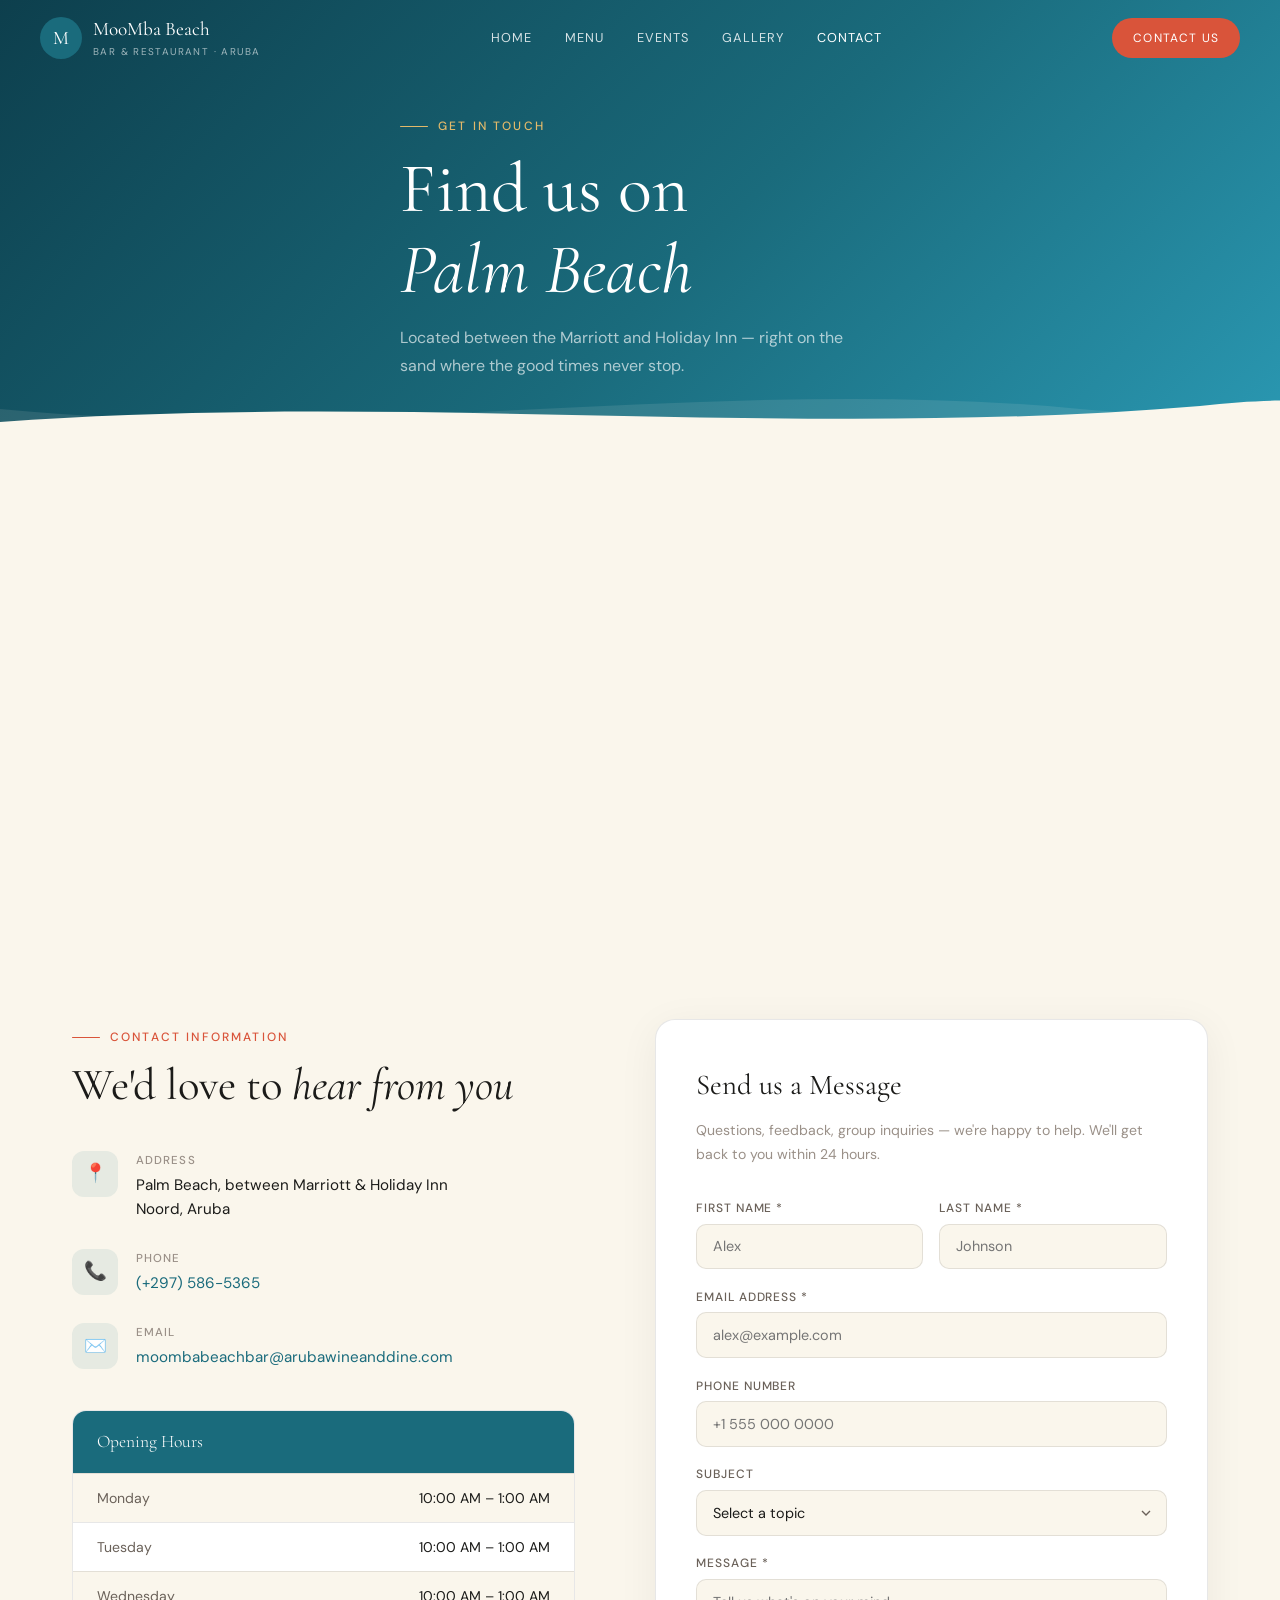
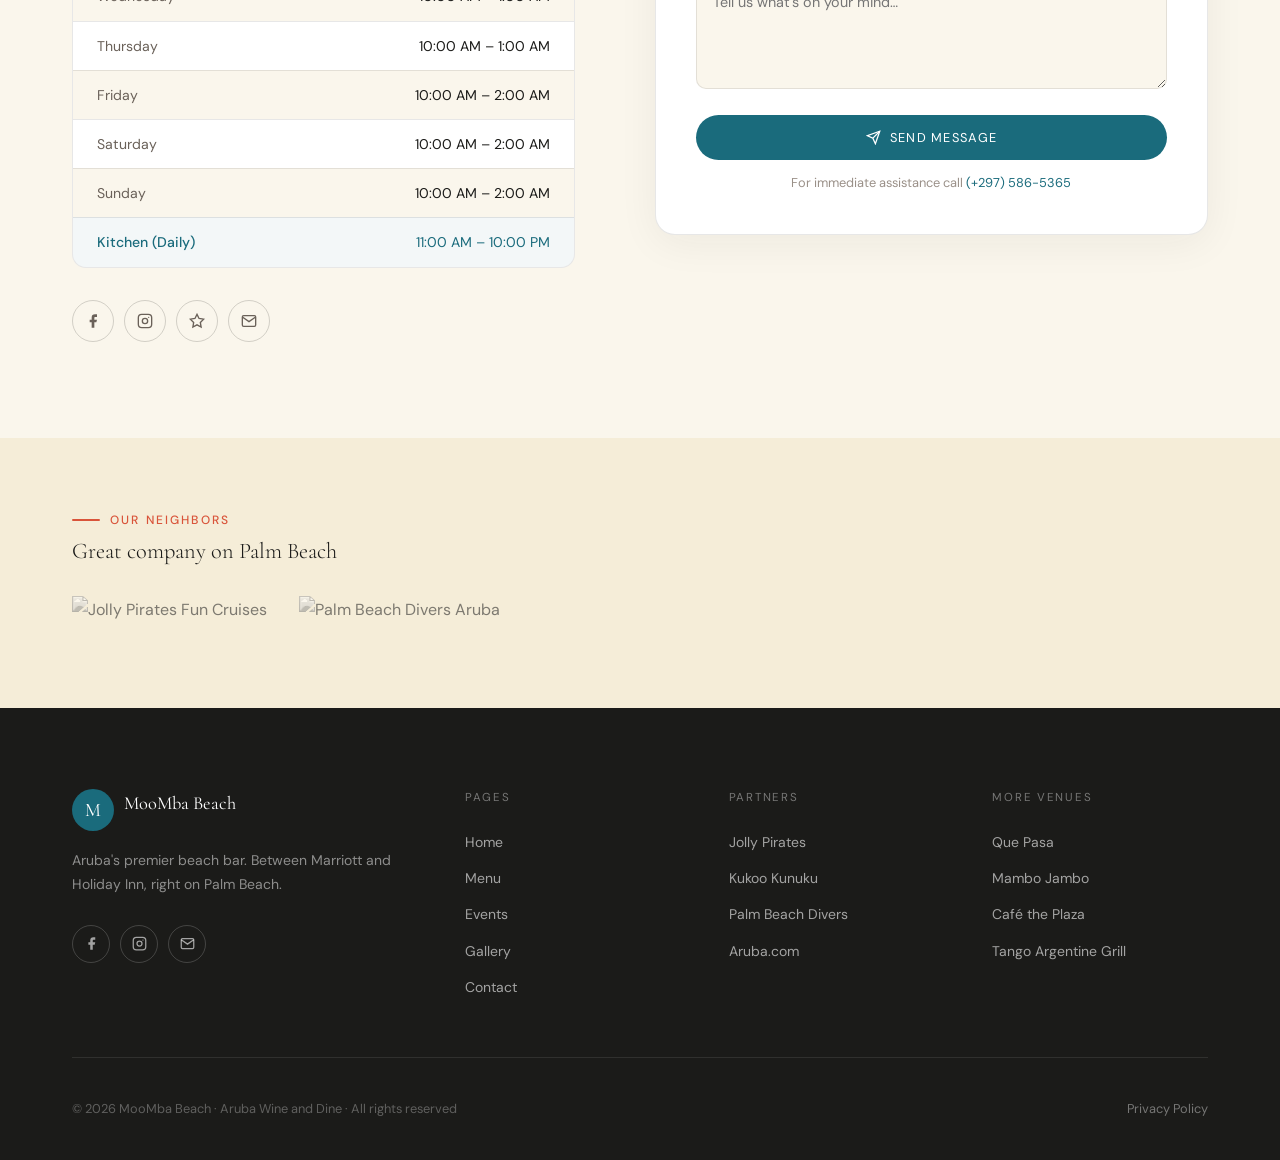
==== contact.html @ ca981fbf "first itteration test" ====
<!DOCTYPE html>
<html lang="en">
<head>
<meta charset="UTF-8">
<meta name="viewport" content="width=device-width, initial-scale=1.0">
<meta name="description" content="Contact MooMba Beach Bar & Restaurant — Palm Beach, Aruba. Find our location, opening hours, phone, and email.">
<title>Contact — MooMba Beach, Aruba</title>
<link rel="preconnect" href="https://fonts.googleapis.com">
<link rel="preconnect" href="https://fonts.gstatic.com" crossorigin>
<link href="https://fonts.googleapis.com/css2?family=Cormorant+Garamond:ital,wght@0,300;0,400;0,600;1,300;1,400&family=DM+Sans:opsz,wght@9..40,300;9..40,400;9..40,500&display=swap" rel="stylesheet">
<link rel="stylesheet" href="style.css">
<link rel="stylesheet" href="https://cdnjs.cloudflare.com/ajax/libs/leaflet/1.9.4/leaflet.min.css">
<style>
.page-hero { min-height:44vh; display:flex; align-items:flex-end; padding-bottom:4rem; position:relative; overflow:hidden; background:linear-gradient(135deg, #0D3F4D 0%, #1A6B7C 55%, #2A98B2 100%); }
.page-hero__wave { position:absolute; bottom:-1px; left:0; right:0; height:80px; z-index:1; }
.page-hero__content { position:relative; z-index:2; padding-top:calc(var(--nav-h) + 2rem); }
.page-hero__eyebrow { color:var(--gold-light); }
.page-hero__eyebrow::before { background:var(--gold-light); }

/* CONTACT LAYOUT */
.contact-section { background:var(--sand-light); padding:6rem 0; }
.contact-grid { display:grid; grid-template-columns:1fr 1.1fr; gap:5rem; align-items:start; }

/* INFO COLUMN */
.contact-info { }
.info-block { margin-top:2.5rem; display:flex; flex-direction:column; gap:1.75rem; }
.info-item { display:flex; align-items:flex-start; gap:1.1rem; }
.info-item__icon {
  width:46px; height:46px; border-radius:12px;
  background:rgba(26,107,124,0.09); display:flex; align-items:center; justify-content:center;
  flex-shrink:0; font-size:1.15rem; color:var(--ocean);
}
.info-item__label { font-size:0.72rem; letter-spacing:0.1em; text-transform:uppercase; color:var(--muted); margin-bottom:3px; font-weight:500; }
.info-item__value { font-size:0.95rem; color:var(--charcoal); line-height:1.55; }
.info-item__value a { color:var(--ocean); }
.info-item__value a:hover { text-decoration:underline; }

/* HOURS TABLE */
.hours-table { margin-top:2.5rem; border:1px solid var(--border); border-radius:14px; overflow:hidden; background:#fff; }
.hours-table__head { padding:1rem 1.5rem; background:var(--ocean); color:#fff; }
.hours-table__title { font-family:'Cormorant Garamond',serif; font-size:1.1rem; font-weight:300; }
.hours-row { display:flex; justify-content:space-between; align-items:center; padding:0.75rem 1.5rem; border-top:1px solid var(--border); font-size:0.88rem; }
.hours-row:nth-child(even) { background:var(--sand-light); }
.hours-row__day { color:var(--warm-gray); text-transform:capitalize; }
.hours-row__time { font-weight:400; color:var(--charcoal); }
.hours-row--kitchen { background:rgba(26,107,124,0.05); }
.hours-row--kitchen .hours-row__day { color:var(--ocean); font-weight:500; }
.hours-row--kitchen .hours-row__time { color:var(--ocean); }

/* SOCIALS */
.contact-socials { display:flex; gap:10px; margin-top:2rem; }
.contact-social {
  width:42px; height:42px; border-radius:50%; border:1px solid var(--border-md);
  display:flex; align-items:center; justify-content:center;
  color:var(--warm-gray); transition:all 0.25s;
}
.contact-social:hover { border-color:var(--ocean); background:var(--ocean); color:#fff; }

/* CONTACT CARD */
.contact-card {
  background:#fff; border-radius:20px; padding:2.5rem;
  border:1px solid var(--border); box-shadow:0 8px 40px rgba(28,28,26,0.06);
}
.contact-card__title { font-family:'Cormorant Garamond',serif; font-size:1.8rem; color:var(--charcoal); margin-bottom:0.5rem; }
.contact-card__sub { font-size:0.88rem; color:var(--muted); margin-bottom:2rem; }

/* FORM */
.form-row { display:grid; grid-template-columns:1fr 1fr; gap:1rem; }
.form-group { margin-bottom:1.1rem; }
.form-label { display:block; font-size:0.75rem; letter-spacing:0.08em; text-transform:uppercase; color:var(--warm-gray); margin-bottom:5px; font-weight:500; }
.form-input, .form-select, .form-textarea {
  width:100%; padding:0.8rem 1rem;
  border:1.5px solid var(--border);
  border-radius:10px;
  font-family:'DM Sans',sans-serif; font-size:0.9rem; color:var(--charcoal);
  background:var(--sand-light);
  transition:border-color 0.25s, background 0.25s;
  outline:none;
}
.form-input:focus, .form-select:focus, .form-textarea:focus { border-color:var(--ocean); background:#fff; box-shadow:0 0 0 3px rgba(26,107,124,0.08); }
.form-textarea { resize:vertical; min-height:110px; }
.form-select { appearance:none; background-image:url("data:image/svg+xml,%3Csvg xmlns='http://www.w3.org/2000/svg' width='16' height='16' viewBox='0 0 24 24' fill='none' stroke='%236A6159' stroke-width='2'%3E%3Cpolyline points='6 9 12 15 18 9'/%3E%3C/svg%3E"); background-repeat:no-repeat; background-position:right 12px center; padding-right:2.5rem; }
.form-note { font-size:0.8rem; color:var(--muted); margin-top:0.75rem; text-align:center; }
.form-note a { color:var(--ocean); }
.form-success { display:none; text-align:center; padding:2rem 1rem; }
.form-success__icon { width:60px; height:60px; border-radius:50%; background:rgba(26,107,124,0.09); display:flex; align-items:center; justify-content:center; margin:0 auto 1rem; font-size:1.5rem; }
.form-success__title { font-family:'Cormorant Garamond',serif; font-size:1.5rem; color:var(--charcoal); margin-bottom:0.5rem; }
.form-success__text { font-size:0.875rem; color:var(--muted); }

/* MAP */
.map-section { height:480px; position:relative; z-index:0; }
#map { width:100%; height:100%; }
/* Override Leaflet attribution overlap if needed */
.leaflet-control-attribution { font-size:10px !important; }

/* Map custom marker popup */
.leaflet-popup-content-wrapper { border-radius:12px !important; padding:0 !important; overflow:hidden; box-shadow:0 8px 32px rgba(28,28,26,0.15) !important; border:none !important; }
.leaflet-popup-content { margin:0 !important; }
.map-popup { padding:1.25rem 1.5rem; }
.map-popup__name { font-family:'Cormorant Garamond',serif; font-size:1.2rem; color:#1B1B19; font-weight:400; margin-bottom:4px; }
.map-popup__addr { font-size:0.82rem; color:#6A6159; margin-bottom:8px; }
.map-popup__link { font-size:0.78rem; letter-spacing:0.06em; text-transform:uppercase; color:#1A6B7C; font-weight:500; }
.leaflet-popup-tip-container { display:none; }
.leaflet-popup-close-button { color:#6A6159 !important; font-size:18px !important; top:8px !important; right:10px !important; }

/* NEIGHBORS */
.neighbors-section { background:var(--sand); padding:4rem 0; }
.neighbors-head { margin-bottom:2rem; }
.neighbors-grid { display:flex; gap:2rem; align-items:center; flex-wrap:wrap; }
.neighbor-logo {
  height:48px; filter:grayscale(1) opacity(0.55);
  transition:filter 0.3s, opacity 0.3s;
  object-fit:contain;
}
.neighbor-logo:hover { filter:none; opacity:1; }

@media(max-width:900px) { .contact-grid { grid-template-columns:1fr; gap:3rem; } }
@media(max-width:480px) { .form-row { grid-template-columns:1fr; } }
</style>
</head>
<body>

<nav class="nav__mobile" aria-label="Mobile navigation">
  <button class="nav__mobile-close" aria-label="Close menu">✕</button>
  <a class="nav__mobile-link" href="index.html">Home</a>
  <a class="nav__mobile-link" href="menu.html">Menu</a>
  <a class="nav__mobile-link" href="events.html">Events</a>
  <a class="nav__mobile-link" href="gallery.html">Gallery</a>
  <a class="nav__mobile-link" href="contact.html">Contact</a>
</nav>

<header class="nav" role="banner">
  <div class="nav__inner">
    <a href="index.html" class="nav__logo" aria-label="MooMba Beach — Home">
      <div class="nav__logo-ring" aria-hidden="true">M</div>
      <div><span class="nav__logo-text">MooMba Beach</span><span class="nav__logo-sub">Bar & Restaurant · Aruba</span></div>
    </a>
    <nav aria-label="Primary navigation">
      <div class="nav__links">
        <a class="nav__link" href="index.html">Home</a>
        <a class="nav__link" href="menu.html">Menu</a>
        <a class="nav__link" href="events.html">Events</a>
        <a class="nav__link" href="gallery.html">Gallery</a>
        <a class="nav__link active" href="contact.html">Contact</a>
      </div>
    </nav>
    <div class="nav__actions">
      <a href="contact.html" class="btn btn--primary btn--sm">Contact Us</a>
      <button class="nav__burger" aria-label="Open menu"><span class="nav__burger-line"></span><span class="nav__burger-line"></span><span class="nav__burger-line"></span></button>
    </div>
  </div>
</header>

<section class="page-hero">
  <svg class="page-hero__wave" viewBox="0 0 1440 80" preserveAspectRatio="none" aria-hidden="true">
    <path d="M0,45 C360,80 720,10 1080,45 C1260,62 1380,30 1440,40 L1440,80 L0,80 Z" fill="#FAF6EC" opacity="0.1"/>
    <path d="M0,58 C400,28 800,76 1200,42 C1360,24 1420,56 1440,58 L1440,80 L0,80 Z" fill="#FAF6EC"/>
  </svg>
  <div class="container page-hero__content">
    <div class="t-eyebrow page-hero__eyebrow reveal" style="margin-bottom:0.75rem;">Get in Touch</div>
    <h1 class="t-h1 reveal d1" style="color:#fff;">Find us on<br><em>Palm Beach</em></h1>
    <p class="reveal d2" style="color:rgba(255,255,255,0.65); max-width:480px; margin-top:0.85rem;">Located between the Marriott and Holiday Inn — right on the sand where the good times never stop.</p>
  </div>
</section>

<!-- MAP — Leaflet, properly initialized with fixed marker -->
<div class="map-section" role="region" aria-label="MooMba Beach location map">
  <div id="map"></div>
</div>

<!-- CONTACT CONTENT -->
<section class="contact-section">
  <div class="container">
    <div class="contact-grid">

      <!-- INFO -->
      <div class="contact-info reveal-left">
        <div class="t-eyebrow" style="margin-bottom:0.75rem;">Contact Information</div>
        <h2 class="t-h2">We'd love to <em>hear from you</em></h2>

        <div class="info-block">
          <div class="info-item">
            <div class="info-item__icon" aria-hidden="true">📍</div>
            <div>
              <div class="info-item__label">Address</div>
              <div class="info-item__value">Palm Beach, between Marriott &amp; Holiday Inn<br>Noord, Aruba</div>
            </div>
          </div>
          <div class="info-item">
            <div class="info-item__icon" aria-hidden="true">📞</div>
            <div>
              <div class="info-item__label">Phone</div>
              <div class="info-item__value"><a href="tel:+2975865365">(+297) 586-5365</a></div>
            </div>
          </div>
          <div class="info-item">
            <div class="info-item__icon" aria-hidden="true">✉️</div>
            <div>
              <div class="info-item__label">Email</div>
              <div class="info-item__value"><a href="mailto:moombabeachbar@arubawineanddine.com">moombabeachbar@arubawineanddine.com</a></div>
            </div>
          </div>
        </div>

        <div class="hours-table" style="margin-top:2.5rem;">
          <div class="hours-table__head">
            <div class="hours-table__title">Opening Hours</div>
          </div>
          <div class="hours-row"><span class="hours-row__day">Monday</span><span class="hours-row__time">10:00 AM – 1:00 AM</span></div>
          <div class="hours-row"><span class="hours-row__day">Tuesday</span><span class="hours-row__time">10:00 AM – 1:00 AM</span></div>
          <div class="hours-row"><span class="hours-row__day">Wednesday</span><span class="hours-row__time">10:00 AM – 1:00 AM</span></div>
          <div class="hours-row"><span class="hours-row__day">Thursday</span><span class="hours-row__time">10:00 AM – 1:00 AM</span></div>
          <div class="hours-row"><span class="hours-row__day">Friday</span><span class="hours-row__time">10:00 AM – 2:00 AM</span></div>
          <div class="hours-row"><span class="hours-row__day">Saturday</span><span class="hours-row__time">10:00 AM – 2:00 AM</span></div>
          <div class="hours-row"><span class="hours-row__day">Sunday</span><span class="hours-row__time">10:00 AM – 2:00 AM</span></div>
          <div class="hours-row hours-row--kitchen"><span class="hours-row__day">Kitchen (daily)</span><span class="hours-row__time">11:00 AM – 10:00 PM</span></div>
        </div>

        <div class="contact-socials">
          <a class="contact-social" href="https://www.facebook.com/MooMbaBeach" target="_blank" rel="noopener" aria-label="Facebook">
            <svg width="16" height="16" viewBox="0 0 24 24" fill="currentColor" aria-hidden="true"><path d="M18 2h-3a5 5 0 00-5 5v3H7v4h3v8h4v-8h3l1-4h-4V7a1 1 0 011-1h3z"/></svg>
          </a>
          <a class="contact-social" href="https://www.instagram.com/moombabeacharuba/" target="_blank" rel="noopener" aria-label="Instagram">
            <svg width="16" height="16" viewBox="0 0 24 24" fill="none" stroke="currentColor" stroke-width="2" aria-hidden="true"><rect x="2" y="2" width="20" height="20" rx="5"/><circle cx="12" cy="12" r="4"/><circle cx="17.5" cy="6.5" r="1" fill="currentColor" stroke="none"/></svg>
          </a>
          <a class="contact-social" href="https://www.tripadvisor.com/Restaurant_Review-g488162-d736893-Reviews-Moomba_Beach_Bar_Restaurant-Noord_Aruba.html" target="_blank" rel="noopener" aria-label="TripAdvisor">
            <svg width="16" height="16" viewBox="0 0 24 24" fill="none" stroke="currentColor" stroke-width="2" aria-hidden="true"><polygon points="12 2 15.09 8.26 22 9.27 17 14.14 18.18 21.02 12 17.77 5.82 21.02 7 14.14 2 9.27 8.91 8.26 12 2"/></svg>
          </a>
          <a class="contact-social" href="mailto:moombabeach@arubawineanddine.com" aria-label="Email">
            <svg width="16" height="16" viewBox="0 0 24 24" fill="none" stroke="currentColor" stroke-width="2" aria-hidden="true"><path d="M4 4h16c1.1 0 2 .9 2 2v12c0 1.1-.9 2-2 2H4c-1.1 0-2-.9-2-2V6c0-1.1.9-2 2-2z"/><polyline points="22,6 12,13 2,6"/></svg>
          </a>
        </div>
      </div>

      <!-- CONTACT FORM -->
      <div class="reveal-right">
        <div class="contact-card">
          <div class="contact-card__title">Send us a Message</div>
          <p class="contact-card__sub">Questions, feedback, group inquiries — we're happy to help. We'll get back to you within 24 hours.</p>

          <div class="form-success" id="form-success" role="status" aria-live="polite">
            <div class="form-success__icon" aria-hidden="true">✓</div>
            <div class="form-success__title">Message sent!</div>
            <p class="form-success__text">Thanks for reaching out. We'll be in touch soon. See you at the beach!</p>
            <a href="index.html" class="btn btn--ocean" style="margin-top:1.5rem;">Back to Home</a>
          </div>

          <form id="contact-form" novalidate onsubmit="handleSubmit(event)">
            <div class="form-row">
              <div class="form-group">
                <label class="form-label" for="first_name">First Name *</label>
                <input class="form-input" type="text" id="first_name" name="first_name" required autocomplete="given-name" placeholder="Alex">
              </div>
              <div class="form-group">
                <label class="form-label" for="last_name">Last Name *</label>
                <input class="form-input" type="text" id="last_name" name="last_name" required autocomplete="family-name" placeholder="Johnson">
              </div>
            </div>
            <div class="form-group">
              <label class="form-label" for="email">Email Address *</label>
              <input class="form-input" type="email" id="email" name="email" required autocomplete="email" placeholder="alex@example.com">
            </div>
            <div class="form-group">
              <label class="form-label" for="phone">Phone Number</label>
              <input class="form-input" type="tel" id="phone" name="phone" autocomplete="tel" placeholder="+1 555 000 0000">
            </div>
            <div class="form-group">
              <label class="form-label" for="subject">Subject</label>
              <select class="form-select" id="subject" name="subject">
                <option value="">Select a topic</option>
                <option>General Enquiry</option>
                <option>Group Visit</option>
                <option>Private Event</option>
                <option>Feedback</option>
                <option>Media & Press</option>
                <option>Partnership</option>
                <option>Other</option>
              </select>
            </div>
            <div class="form-group">
              <label class="form-label" for="message">Message *</label>
              <textarea class="form-textarea" id="message" name="message" required placeholder="Tell us what's on your mind…"></textarea>
            </div>
            <button type="submit" class="btn btn--ocean" style="width:100%; justify-content:center;">
              <svg viewBox="0 0 24 24" fill="none" stroke="currentColor" stroke-width="2" width="16" height="16" aria-hidden="true"><line x1="22" y1="2" x2="11" y2="13"/><polygon points="22 2 15 22 11 13 2 9 22 2"/></svg>
              Send Message
            </button>
            <p class="form-note">
              For immediate assistance call <a href="tel:+2975865365">(+297) 586-5365</a>
            </p>
          </form>
        </div>
      </div>

    </div>
  </div>
</section>

<!-- NEIGHBORS -->
<div class="neighbors-section">
  <div class="container">
    <div class="neighbors-head">
      <div class="t-eyebrow" style="margin-bottom:0.5rem;">Our Neighbors</div>
      <h3 style="font-family:'Cormorant Garamond',serif; font-size:1.4rem; font-weight:300;">Great company on Palm Beach</h3>
    </div>
    <div class="neighbors-grid">
      <a href="https://www.jolly-pirates.com/" target="_blank" rel="noopener" aria-label="Jolly Pirates">
        <img class="neighbor-logo" src="https://www.moombabeach.com/storage/app/resources/resize/220_0_0_0_auto/img_1136216e79321dd900b8b9daa93aa735.png" alt="Jolly Pirates Fun Cruises" loading="lazy">
      </a>
      <a href="https://www.palmbeachdiversaruba.com/" target="_blank" rel="noopener" aria-label="Palm Beach Divers">
        <img class="neighbor-logo" src="https://www.moombabeach.com/storage/app/resources/resize/220_0_0_0_auto/img_b2e62b40aaf254400497e641271489b9.png" alt="Palm Beach Divers Aruba" loading="lazy">
      </a>
    </div>
  </div>
</div>

<!-- FOOTER -->
<footer class="footer">
  <div class="container">
    <div class="footer__grid">
      <div><div class="footer__logo-wrap"><div class="footer__logo-ring" aria-hidden="true">M</div><span class="footer__brand-name">MooMba Beach</span></div><p class="footer__brand-desc">Aruba's premier beach bar. Between Marriott and Holiday Inn, right on Palm Beach.</p><div class="footer__socials"><a class="footer__social" href="https://www.facebook.com/MooMbaBeach" target="_blank" rel="noopener" aria-label="Facebook"><svg width="15" height="15" viewBox="0 0 24 24" fill="currentColor"><path d="M18 2h-3a5 5 0 00-5 5v3H7v4h3v8h4v-8h3l1-4h-4V7a1 1 0 011-1h3z"/></svg></a><a class="footer__social" href="https://www.instagram.com/moombabeacharuba/" target="_blank" rel="noopener" aria-label="Instagram"><svg width="15" height="15" viewBox="0 0 24 24" fill="none" stroke="currentColor" stroke-width="2"><rect x="2" y="2" width="20" height="20" rx="5"/><circle cx="12" cy="12" r="4"/><circle cx="17.5" cy="6.5" r="1" fill="currentColor" stroke="none"/></svg></a><a class="footer__social" href="mailto:moombabeach@arubawineanddine.com" aria-label="Email"><svg width="15" height="15" viewBox="0 0 24 24" fill="none" stroke="currentColor" stroke-width="2"><path d="M4 4h16c1.1 0 2 .9 2 2v12c0 1.1-.9 2-2 2H4c-1.1 0-2-.9-2-2V6c0-1.1.9-2 2-2z"/><polyline points="22,6 12,13 2,6"/></svg></a></div></div>
      <div><div class="footer__col-head">Pages</div><ul class="footer__links"><li><a href="index.html">Home</a></li><li><a href="menu.html">Menu</a></li><li><a href="events.html">Events</a></li><li><a href="gallery.html">Gallery</a></li><li><a href="contact.html">Contact</a></li></ul></div>
      <div><div class="footer__col-head">Partners</div><ul class="footer__links"><li><a href="https://www.jolly-pirates.com" target="_blank" rel="noopener">Jolly Pirates</a></li><li><a href="https://www.kukookunuku.com" target="_blank" rel="noopener">Kukoo Kunuku</a></li><li><a href="https://www.palmbeachdiversaruba.com" target="_blank" rel="noopener">Palm Beach Divers</a></li><li><a href="https://www.aruba.com" target="_blank" rel="noopener">Aruba.com</a></li></ul></div>
      <div><div class="footer__col-head">More Venues</div><ul class="footer__links"><li><a href="https://www.quepasaaruba.com" target="_blank" rel="noopener">Que Pasa</a></li><li><a href="https://www.mambo-jambo.com" target="_blank" rel="noopener">Mambo Jambo</a></li><li><a href="https://www.cafetheplaza.com" target="_blank" rel="noopener">Café the Plaza</a></li><li><a href="https://www.tangoaruba.com" target="_blank" rel="noopener">Tango Argentine Grill</a></li></ul></div>
    </div>
    <div class="footer__bottom"><span>© 2026 MooMba Beach · Aruba Wine and Dine · All rights reserved</span><div style="display:flex;gap:1.5rem;"><a href="#">Privacy Policy</a></div></div>
  </div>
</footer>

<script src="https://cdnjs.cloudflare.com/ajax/libs/leaflet/1.9.4/leaflet.min.js"></script>
<script src="main.js"></script>
<script>
/* ── LEAFLET MAP — FIXED MARKER ──
   Key: use setView() with exact coords, and marker with exact same coords.
   The previous bug was using fitBounds() which recenters based on padding,
   causing visual mismatch. We use setView() directly with zoom level.
   Also: icon uses iconAnchor: [12, 41] to pin tip of marker to coords.
*/
(function initMap() {
  const LAT = 12.577453;
  const LNG = -70.044777;
  const ZOOM = 17;

  /* Custom marker icon */
  const markerIcon = L.divIcon({
    className: '',
    html: `<svg width="36" height="48" viewBox="0 0 36 48" xmlns="http://www.w3.org/2000/svg">
      <path d="M18 0C8.059 0 0 8.059 0 18c0 13.5 18 30 18 30s18-16.5 18-30C36 8.059 27.941 0 18 0z"
            fill="#D9543A" stroke="#B83D26" stroke-width="1.5"/>
      <circle cx="18" cy="18" r="8" fill="white" opacity="0.95"/>
      <text x="18" y="23" text-anchor="middle" font-family="Cormorant Garamond, serif"
            font-size="12" font-weight="600" fill="#D9543A">M</text>
    </svg>`,
    iconSize: [36, 48],
    iconAnchor: [18, 48],  /* bottom-center of the pin tip */
    popupAnchor: [0, -52]  /* popup appears above marker */
  });

  /* Init map */
  const map = L.map('map', {
    scrollWheelZoom: false,
    dragging: true,
    touchZoom: true,
    zoomControl: true,
    attributionControl: true
  }).setView([LAT, LNG], ZOOM);

  /* Tile layer */
  L.tileLayer('https://{s}.tile.openstreetmap.org/{z}/{x}/{y}.png', {
    attribution: '© <a href="https://www.openstreetmap.org/copyright">OpenStreetMap</a> contributors',
    maxZoom: 19
  }).addTo(map);

  /* Marker — placed at exact same coords as setView */
  const marker = L.marker([LAT, LNG], { icon: markerIcon }).addTo(map);

  /* Popup with styled content */
  const popupContent = `
    <div class="map-popup">
      <div class="map-popup__name">MooMba Beach Bar &amp; Restaurant</div>
      <div class="map-popup__addr">Palm Beach, between Marriott &amp; Holiday Inn<br>Noord, Aruba</div>
      <a class="map-popup__link" href="https://maps.google.com/?q=12.577453,-70.044777" target="_blank" rel="noopener">
        Open in Google Maps →
      </a>
    </div>`;

  marker.bindPopup(popupContent, {
    closeButton: true,
    minWidth: 220,
    maxWidth: 280
  });

  /* Open popup by default */
  marker.openPopup();

  /* Re-open popup if closed and marker clicked */
  marker.on('click', function() { this.openPopup(); });

  /* Enable scroll wheel zoom only when map is focused */
  map.on('focus', () => map.scrollWheelZoom.enable());
  map.on('blur',  () => map.scrollWheelZoom.disable());
})();

/* ── FORM SUBMIT ── */
function handleSubmit(e) {
  e.preventDefault();
  document.getElementById('contact-form').style.display = 'none';
  document.getElementById('form-success').style.display = 'block';
}
</script>
</body>
</html>
---- style.css ----
/* ═══════════════════════════════════════════════════
   MOOMBA BEACH — Design System
   ═══════════════════════════════════════════════════ */

/* ── TOKENS ── */
:root {
  --sand:        #F5EDD8;
  --sand-light:  #FAF6EC;
  --sand-dark:   #EDE0C4;
  --ocean:       #1A6B7C;
  --ocean-deep:  #0D3F4D;
  --ocean-mid:   #2888A0;
  --ocean-light: #A8D4DC;
  --coral:       #D9543A;
  --coral-light: #E87A62;
  --gold:        #C4913E;
  --gold-light:  #E2B96A;
  --charcoal:    #1B1B19;
  --ink:         #2E2D2A;
  --warm-gray:   #6A6159;
  --muted:       #9A9088;
  --border:      rgba(28,28,26,0.1);
  --border-md:   rgba(28,28,26,0.18);
  --nav-h:       76px;
  --ease:        cubic-bezier(0.4, 0, 0.2, 1);
  --ease-out:    cubic-bezier(0, 0, 0.2, 1);
}

/* ── RESET ── */
*, *::before, *::after { box-sizing: border-box; margin: 0; padding: 0; }
html { scroll-behavior: smooth; font-size: 16px; -webkit-text-size-adjust: 100%; }
body { font-family: 'DM Sans', sans-serif; background: var(--sand-light); color: var(--charcoal); line-height: 1.72; overflow-x: hidden; }
h1,h2,h3,h4,h5 { font-family: 'Cormorant Garamond', serif; font-weight: 400; line-height: 1.15; }
img { display: block; max-width: 100%; height: auto; }
a { color: inherit; text-decoration: none; }
button { font-family: inherit; cursor: pointer; }
ul { list-style: none; }

/* ── TYPOGRAPHY SCALE ── */
.t-eyebrow {
  display: inline-flex;
  align-items: center;
  gap: 10px;
  font-size: 0.75rem;
  letter-spacing: 0.18em;
  text-transform: uppercase;
  color: var(--coral);
  font-family: 'DM Sans', sans-serif;
  font-weight: 500;
}
.t-eyebrow::before {
  content: '';
  display: block;
  width: 28px;
  height: 1.5px;
  background: currentColor;
  border-radius: 1px;
  flex-shrink: 0;
}
.t-h1 { font-size: clamp(2.8rem, 5.5vw, 5.5rem); }
.t-h2 { font-size: clamp(2rem, 3.5vw, 3.2rem); }
.t-h3 { font-size: clamp(1.4rem, 2.5vw, 1.9rem); }
.t-body { font-size: 1rem; color: var(--warm-gray); line-height: 1.75; }
.t-small { font-size: 0.85rem; color: var(--muted); }
.t-label { font-size: 0.78rem; letter-spacing: 0.08em; text-transform: uppercase; font-weight: 500; }

/* ── LAYOUT ── */
.container { max-width: 1200px; margin: 0 auto; padding: 0 2rem; }
.container--wide { max-width: 1440px; margin: 0 auto; padding: 0 2rem; }
.container--narrow { max-width: 820px; margin: 0 auto; padding: 0 2rem; }
.section { padding: 7rem 0; }
.section--sm { padding: 4rem 0; }

/* ── GRID ── */
.grid-2 { display: grid; grid-template-columns: 1fr 1fr; gap: 3rem; align-items: center; }
.grid-3 { display: grid; grid-template-columns: repeat(3, 1fr); gap: 2rem; }
.grid-4 { display: grid; grid-template-columns: repeat(4, 1fr); gap: 1.5rem; }
.grid-auto { display: grid; grid-template-columns: repeat(auto-fill, minmax(300px, 1fr)); gap: 2rem; }

/* ── BUTTONS ── */
.btn {
  display: inline-flex;
  align-items: center;
  gap: 9px;
  padding: 0.88rem 2rem;
  border-radius: 100px;
  font-size: 0.8rem;
  letter-spacing: 0.1em;
  text-transform: uppercase;
  font-weight: 400;
  transition: all 0.3s var(--ease);
  border: none;
  white-space: nowrap;
}
.btn svg { width: 15px; height: 15px; flex-shrink: 0; }
.btn--primary { background: var(--coral); color: #fff; }
.btn--primary:hover { background: var(--coral-light); transform: translateY(-2px); box-shadow: 0 10px 28px rgba(217,84,58,0.32); }
.btn--ocean { background: var(--ocean); color: #fff; }
.btn--ocean:hover { background: var(--ocean-mid); transform: translateY(-2px); box-shadow: 0 10px 28px rgba(26,107,124,0.32); }
.btn--ghost { background: transparent; color: var(--ocean); border: 1.5px solid var(--ocean); }
.btn--ghost:hover { background: var(--ocean); color: #fff; }
.btn--outline-light { background: transparent; color: #fff; border: 1.5px solid rgba(255,255,255,0.45); }
.btn--outline-light:hover { border-color: #fff; background: rgba(255,255,255,0.1); }
.btn--outline-dark { background: transparent; color: var(--charcoal); border: 1.5px solid var(--border-md); }
.btn--outline-dark:hover { border-color: var(--charcoal); background: var(--charcoal); color: #fff; }
.btn--sm { padding: 0.6rem 1.3rem; font-size: 0.75rem; }
.btn--lg { padding: 1.1rem 2.6rem; font-size: 0.85rem; }

/* ── NAVIGATION ── */
.nav {
  position: fixed;
  inset: 0 0 auto;
  z-index: 900;
  height: var(--nav-h);
  display: flex;
  align-items: center;
  padding: 0 2.5rem;
  transition: background 0.4s var(--ease), box-shadow 0.4s var(--ease), backdrop-filter 0.4s var(--ease);
}
.nav--scrolled {
  background: rgba(250, 246, 236, 0.95);
  backdrop-filter: blur(16px);
  -webkit-backdrop-filter: blur(16px);
  box-shadow: 0 1px 0 var(--border);
}
.nav--dark { background: rgba(13,63,77,0.92); backdrop-filter: blur(16px); -webkit-backdrop-filter: blur(16px); }
.nav__inner { display: flex; align-items: center; justify-content: space-between; width: 100%; max-width: 1400px; margin: 0 auto; }

.nav__logo { display: flex; align-items: center; gap: 11px; }
.nav__logo-ring {
  width: 42px; height: 42px;
  border-radius: 50%;
  background: var(--ocean);
  display: flex; align-items: center; justify-content: center;
  font-family: 'Cormorant Garamond', serif;
  font-size: 19px; color: #fff; flex-shrink: 0;
  transition: background 0.3s;
}
.nav--scrolled .nav__logo-ring { background: var(--ocean); }
.nav__logo-text { font-family: 'Cormorant Garamond', serif; font-size: 1.2rem; color: #fff; transition: color 0.3s; line-height: 1.15; }
.nav__logo-sub { display: block; font-family: 'DM Sans', sans-serif; font-size: 0.62rem; letter-spacing: 0.14em; text-transform: uppercase; color: rgba(255,255,255,0.6); transition: color 0.3s; }
.nav--scrolled .nav__logo-text { color: var(--charcoal); }
.nav--scrolled .nav__logo-sub { color: var(--muted); }

.nav__links { display: flex; align-items: center; gap: 0.25rem; }
.nav__link {
  padding: 0.5rem 0.9rem;
  font-size: 0.8rem;
  letter-spacing: 0.08em;
  text-transform: uppercase;
  color: rgba(255,255,255,0.82);
  border-radius: 100px;
  transition: color 0.25s, background 0.25s;
  font-weight: 400;
}
.nav__link:hover { color: #fff; background: rgba(255,255,255,0.1); }
.nav__link.active { color: #fff; }
.nav--scrolled .nav__link { color: var(--warm-gray); }
.nav--scrolled .nav__link:hover { color: var(--charcoal); background: var(--sand); }
.nav--scrolled .nav__link.active { color: var(--ocean); }

.nav__actions { display: flex; align-items: center; gap: 1rem; }
.nav__burger {
  display: none;
  flex-direction: column; gap: 5px;
  background: none; border: none; padding: 8px;
}
.nav__burger-line {
  display: block; width: 24px; height: 1.5px;
  background: #fff; border-radius: 1px;
  transition: background 0.3s, transform 0.3s, opacity 0.3s;
}
.nav--scrolled .nav__burger-line { background: var(--charcoal); }

/* Mobile overlay */
.nav__mobile {
  display: none;
  position: fixed; inset: 0;
  background: var(--sand-light);
  z-index: 950;
  flex-direction: column; align-items: center; justify-content: center;
  gap: 0.25rem;
  opacity: 0;
  pointer-events: none;
  transition: opacity 0.35s var(--ease);
}
.nav__mobile.is-open { display: flex; opacity: 1; pointer-events: auto; }
.nav__mobile-link {
  font-family: 'Cormorant Garamond', serif;
  font-size: clamp(2rem, 6vw, 3rem);
  color: var(--charcoal);
  padding: 0.3rem 1rem;
  transition: color 0.2s;
}
.nav__mobile-link:hover { color: var(--coral); }
.nav__mobile-close {
  position: absolute; top: 1.5rem; right: 1.5rem;
  background: none; border: 1px solid var(--border-md);
  width: 44px; height: 44px; border-radius: 50%;
  font-size: 1.25rem; display: flex; align-items: center; justify-content: center;
  color: var(--charcoal); cursor: pointer;
  transition: background 0.2s;
}
.nav__mobile-close:hover { background: var(--sand-dark); }
.nav__mobile-sub { margin-top: 2rem; display: flex; gap: 1.5rem; }
.nav__mobile-sub a { font-size: 0.78rem; letter-spacing: 0.1em; text-transform: uppercase; color: var(--muted); transition: color 0.2s; }
.nav__mobile-sub a:hover { color: var(--charcoal); }

/* ── PAGE HERO (inner pages) ── */
.page-hero {
  min-height: 52vh;
  display: flex; align-items: flex-end;
  padding-bottom: 4rem;
  position: relative;
  overflow: hidden;
}
.page-hero--ocean { background: linear-gradient(135deg, var(--ocean-deep) 0%, var(--ocean) 60%, #2A98B2 100%); }
.page-hero--charcoal { background: var(--charcoal); }
.page-hero--sand { background: var(--sand); }
.page-hero__content { position: relative; z-index: 2; }
.page-hero__title { color: #fff; margin-top: 1rem; }
.page-hero__desc { color: rgba(255,255,255,0.72); max-width: 560px; margin-top: 1rem; font-size: 1.05rem; }
.page-hero__wave {
  position: absolute; bottom: -1px; left: 0; right: 0;
  height: 80px; z-index: 1; pointer-events: none;
}

/* ── CARDS ── */
.card {
  background: #fff;
  border-radius: 18px;
  border: 1px solid var(--border);
  overflow: hidden;
  transition: transform 0.3s var(--ease), box-shadow 0.3s var(--ease);
}
.card:hover { transform: translateY(-5px); box-shadow: 0 20px 48px rgba(28,28,26,0.09); }
.card__img { width: 100%; height: 220px; object-fit: cover; }
.card__body { padding: 1.6rem; }
.card__tag {
  display: inline-flex; align-items: center; gap: 6px;
  background: var(--sand); color: var(--coral);
  padding: 0.3rem 0.85rem; border-radius: 100px;
  font-size: 0.75rem; font-weight: 500; letter-spacing: 0.04em;
  margin-bottom: 0.75rem;
}
.card__title { font-family: 'Cormorant Garamond', serif; font-size: 1.3rem; color: var(--charcoal); line-height: 1.3; margin-bottom: 0.6rem; }
.card__text { font-size: 0.875rem; color: var(--warm-gray); line-height: 1.7; }
.card__footer { display: flex; align-items: center; justify-content: space-between; margin-top: 1.25rem; padding-top: 1rem; border-top: 1px solid var(--border); }
.card__more { font-size: 0.78rem; letter-spacing: 0.08em; text-transform: uppercase; color: var(--ocean); display: flex; align-items: center; gap: 5px; transition: gap 0.2s; font-weight: 500; }
.card__more:hover { gap: 9px; }

/* ── FOOTER ── */
.footer {
  background: var(--charcoal);
  color: #fff;
  padding: 5rem 0 2.5rem;
}
.footer__grid {
  display: grid;
  grid-template-columns: 1.6fr 1fr 1fr 1fr;
  gap: 3rem;
  padding-bottom: 3.5rem;
  border-bottom: 1px solid rgba(255,255,255,0.09);
}
.footer__brand-name { font-family: 'Cormorant Garamond', serif; font-size: 1.15rem; margin-bottom: 0.75rem; }
.footer__brand-desc { font-size: 0.875rem; color: rgba(255,255,255,0.5); line-height: 1.75; margin-bottom: 1.75rem; }
.footer__socials { display: flex; gap: 10px; }
.footer__social {
  width: 38px; height: 38px;
  border: 1px solid rgba(255,255,255,0.18);
  border-radius: 50%; display: flex; align-items: center; justify-content: center;
  color: rgba(255,255,255,0.6);
  transition: all 0.25s;
}
.footer__social:hover { border-color: var(--ocean); background: var(--ocean); color: #fff; }
.footer__col-head { font-size: 0.72rem; letter-spacing: 0.15em; text-transform: uppercase; color: rgba(255,255,255,0.4); margin-bottom: 1.25rem; }
.footer__links { display: flex; flex-direction: column; gap: 0.55rem; }
.footer__links a { font-size: 0.875rem; color: rgba(255,255,255,0.6); transition: color 0.2s; }
.footer__links a:hover { color: #fff; }
.footer__bottom { display: flex; align-items: center; justify-content: space-between; padding-top: 2.5rem; font-size: 0.8rem; color: rgba(255,255,255,0.3); flex-wrap: wrap; gap: 1rem; }
.footer__bottom a { color: rgba(255,255,255,0.4); }
.footer__bottom a:hover { color: #fff; }
.footer__logo-wrap { display: flex; align-items: center; gap: 10px; margin-bottom: 1rem; }
.footer__logo-ring {
  width: 42px; height: 42px; border-radius: 50%;
  background: var(--ocean); display: flex; align-items: center; justify-content: center;
  font-family: 'Cormorant Garamond', serif; font-size: 19px; color: #fff;
}

/* ── REVEAL ANIMATIONS ── */
.reveal { opacity: 0; transform: translateY(28px); transition: opacity 0.7s var(--ease-out), transform 0.7s var(--ease-out); }
.reveal.in { opacity: 1; transform: none; }
.reveal-up { opacity: 0; transform: translateY(20px); transition: opacity 0.55s var(--ease-out), transform 0.55s var(--ease-out); }
.reveal-up.in { opacity: 1; transform: none; }
.reveal-left { opacity: 0; transform: translateX(-28px); transition: opacity 0.65s var(--ease-out), transform 0.65s var(--ease-out); }
.reveal-left.in { opacity: 1; transform: none; }
.reveal-right { opacity: 0; transform: translateX(28px); transition: opacity 0.65s var(--ease-out), transform 0.65s var(--ease-out); }
.reveal-right.in { opacity: 1; transform: none; }
.d1 { transition-delay: 0.1s; } .d2 { transition-delay: 0.2s; } .d3 { transition-delay: 0.3s; } .d4 { transition-delay: 0.4s; }

/* ── STICKY BOOK ── */
.sticky-book { position: fixed; bottom: 2rem; right: 2rem; z-index: 800; transform: translateY(16px); opacity: 0; pointer-events: none; transition: all 0.35s var(--ease); }
.sticky-book.show { transform: none; opacity: 1; pointer-events: auto; }

/* ── FLOATING SOCIAL ── */
.float-social { position: fixed; left: 1.75rem; top: 50%; transform: translateY(-50%); z-index: 700; display: flex; flex-direction: column; gap: 9px; opacity: 0; transition: opacity 0.4s; }
.float-social.show { opacity: 1; }
.float-social__btn {
  width: 38px; height: 38px; border-radius: 50%;
  background: #fff; display: flex; align-items: center; justify-content: center;
  color: var(--charcoal); box-shadow: 0 2px 12px rgba(28,28,26,0.12);
  transition: transform 0.25s, box-shadow 0.25s, color 0.25s;
}
.float-social__btn:hover { transform: translateX(4px); box-shadow: 0 4px 20px rgba(28,28,26,0.18); color: var(--ocean); }

/* ── HOURS STRIP ── */
.hours-strip {
  background: var(--ocean-deep);
  padding: 2rem 2.5rem;
}
.hours-strip__inner { max-width: 1200px; margin: 0 auto; display: flex; align-items: center; justify-content: space-between; gap: 2rem; flex-wrap: wrap; }
.hours-strip__group { }
.hours-strip__label { font-size: 0.7rem; letter-spacing: 0.14em; text-transform: uppercase; color: rgba(255,255,255,0.5); margin-bottom: 3px; }
.hours-strip__time { font-family: 'Cormorant Garamond', serif; font-size: 1.4rem; color: #fff; font-weight: 300; }
.hours-strip__sep { width: 1px; height: 44px; background: rgba(255,255,255,0.15); flex-shrink: 0; }
.hours-strip__cta { display: inline-flex; align-items: center; gap: 8px; background: rgba(232,185,106,0.15); border: 1px solid rgba(232,185,106,0.35); color: var(--gold-light); padding: 0.55rem 1.25rem; border-radius: 100px; font-size: 0.78rem; letter-spacing: 0.08em; transition: all 0.25s; }
.hours-strip__cta:hover { background: rgba(232,185,106,0.25); }
.hours-strip__dot { width: 6px; height: 6px; border-radius: 50%; background: var(--gold-light); animation: blink 2.2s infinite; }
@keyframes blink { 0%,100% { opacity:1; } 50% { opacity:0.35; } }

/* ── RESPONSIVE ── */
@media (max-width: 1024px) {
  .footer__grid { grid-template-columns: 1fr 1fr; }
  .float-social { display: none; }
  .grid-4 { grid-template-columns: repeat(2, 1fr); }
}
@media (max-width: 768px) {
  :root { --nav-h: 64px; }
  .nav__links, .nav__actions .btn { display: none; }
  .nav__burger { display: flex; }
  .grid-2, .grid-3, .grid-4 { grid-template-columns: 1fr; }
  .section { padding: 5rem 0; }
  .footer__grid { grid-template-columns: 1fr; gap: 2rem; }
  .hours-strip__inner { flex-direction: column; align-items: flex-start; gap: 1rem; }
  .hours-strip__sep { display: none; }
}
@media (max-width: 480px) {
  .container { padding: 0 1.25rem; }
  .container--wide { padding: 0 1.25rem; }
  .grid-auto { grid-template-columns: 1fr; }
}
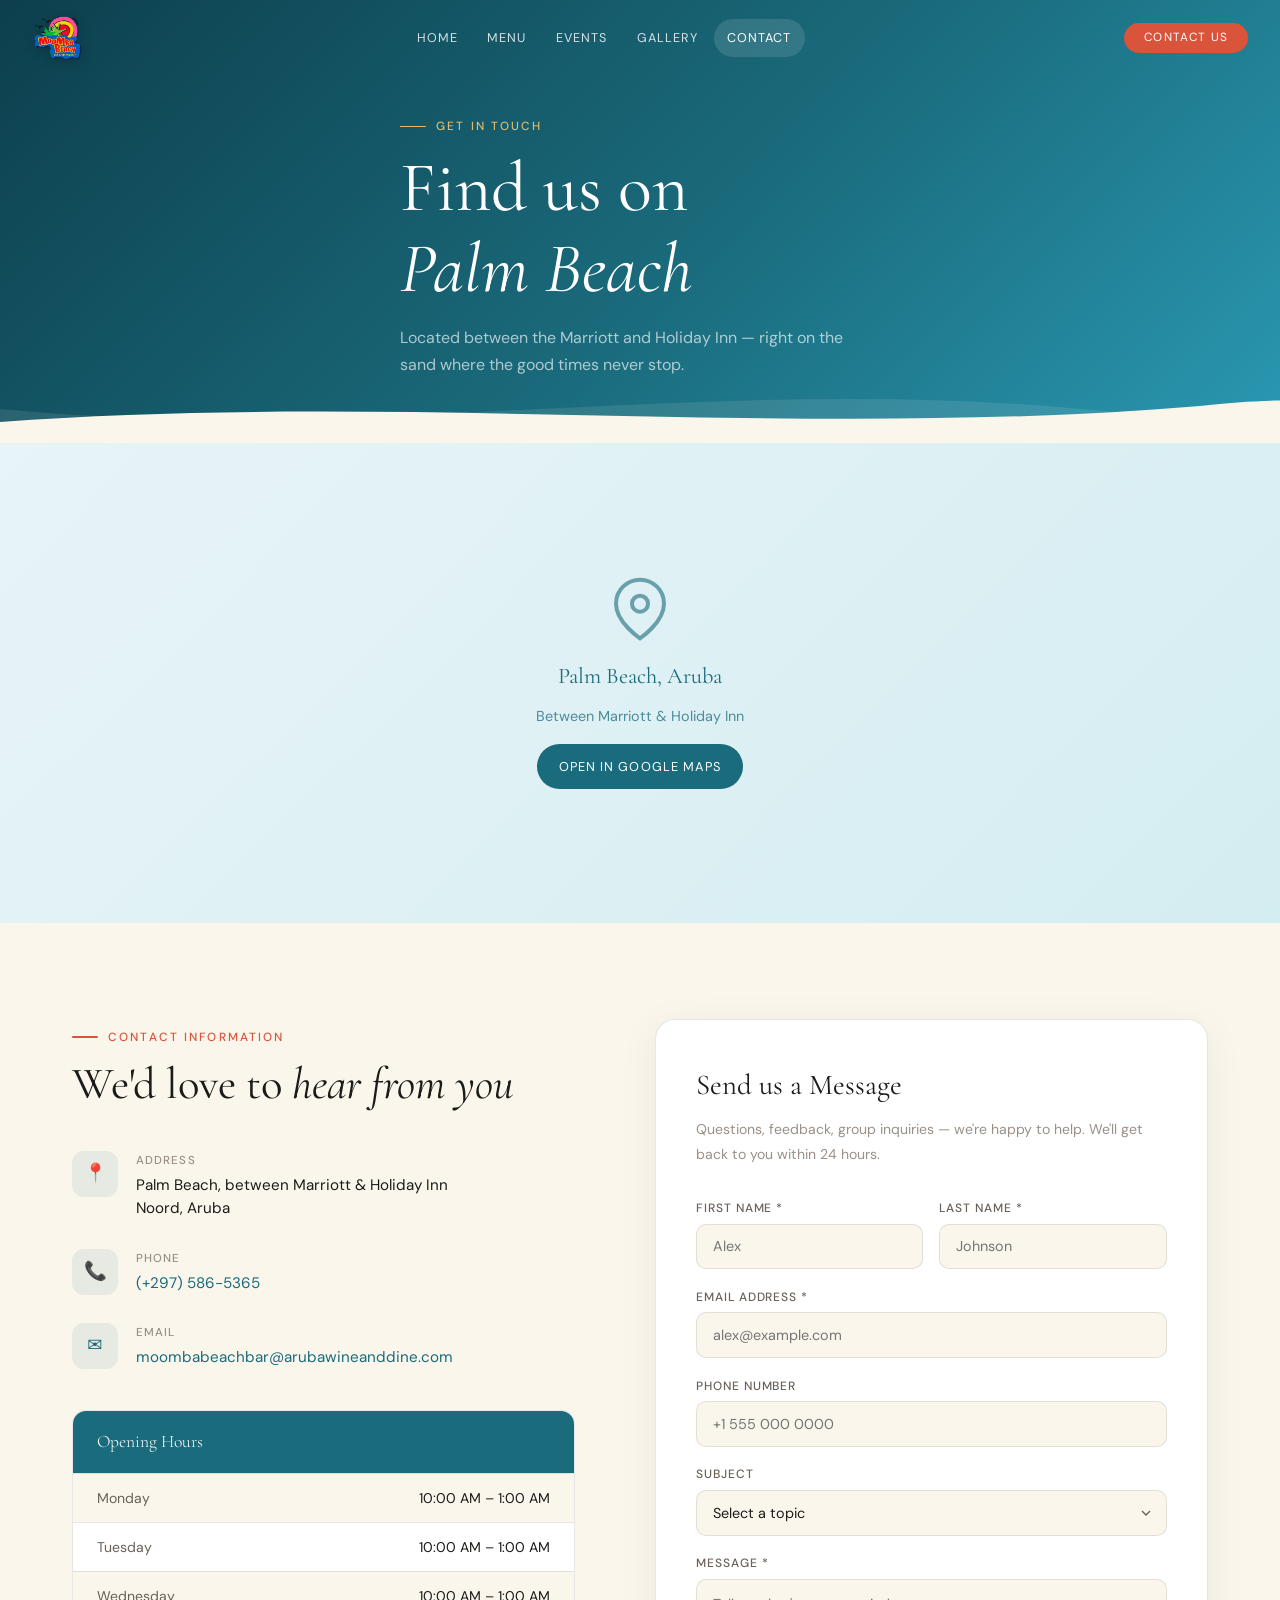
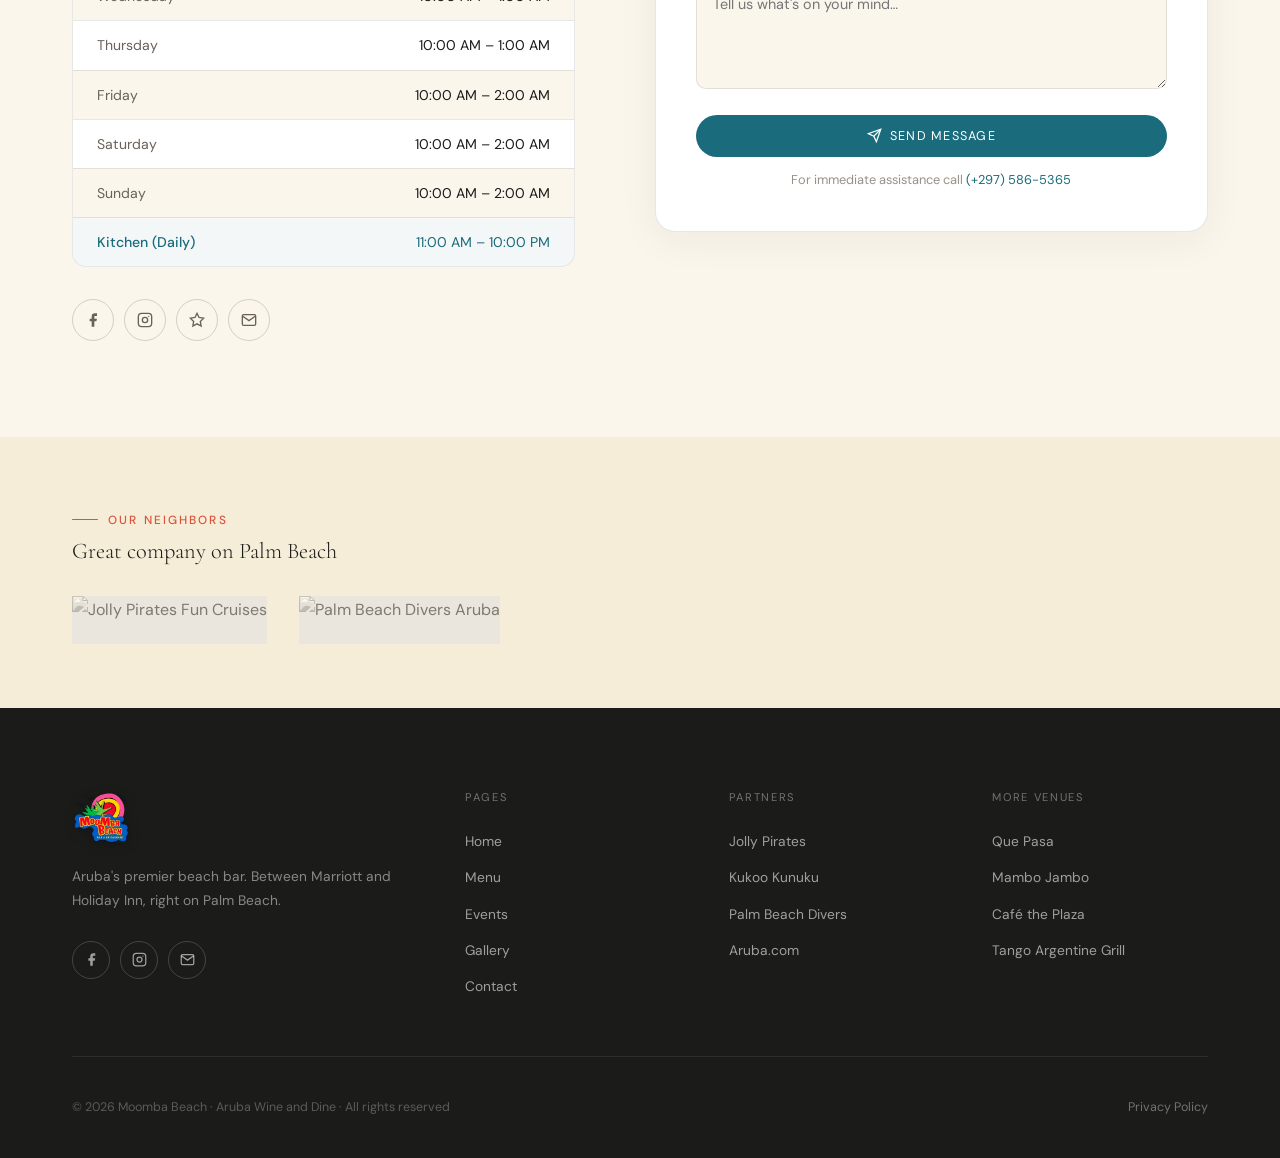
==== commit fcee952d: "not done but presentable" ====
--- a/contact.html
+++ b/contact.html
@@ -3,8 +3,37 @@
 <head>
 <meta charset="UTF-8">
 <meta name="viewport" content="width=device-width, initial-scale=1.0">
-<meta name="description" content="Contact MooMba Beach Bar & Restaurant — Palm Beach, Aruba. Find our location, opening hours, phone, and email.">
-<title>Contact — MooMba Beach, Aruba</title>
+<meta name="description" content="Contact Moomba Beach Bar & Restaurant — Palm Beach, Aruba. Find our location, opening hours, phone, and email.">
+<title>Contact — Moomba Beach, Aruba</title>
+<!-- OPEN GRAPH -->
+<meta property="og:type"         content="restaurant">
+<meta property="og:site_name"    content="Moomba Beach Bar &amp; Restaurant">
+<meta property="og:title"        content="Contact & Find Us — Moomba Beach, Aruba">
+<meta property="og:description"  content="Contact Moomba Beach Bar & Restaurant — Palm Beach, Aruba. Find our location, opening hours, phone and email.">
+<meta property="og:url"          content="https://www.moombabeach.com/contact">
+<meta property="og:image"        content="https://www.moombabeach.com/assets/og-image.jpg">
+<meta property="og:image:width"  content="1200">
+<meta property="og:image:height" content="630">
+<meta property="og:image:alt"    content="Moomba Beach Bar &amp; Restaurant — Palm Beach, Aruba">
+<!-- TWITTER CARD -->
+<meta name="twitter:card"        content="summary_large_image">
+<meta name="twitter:title"       content="Contact & Find Us — Moomba Beach, Aruba">
+<meta name="twitter:description" content="Contact Moomba Beach Bar & Restaurant — Palm Beach, Aruba. Find our location, opening hours, phone and email.">
+<meta name="twitter:image"       content="https://www.moombabeach.com/assets/twitter-card.jpg">
+<meta name="robots"              content="index, follow">
+<link rel="canonical"            href="https://www.moombabeach.com/contact">
+
+
+<!-- FAVICONS & PWA -->
+<link rel="icon" type="image/x-icon"             href="assets/favicon.ico">
+<link rel="icon" type="image/png" sizes="16x16"  href="assets/favicon-16x16.png">
+<link rel="icon" type="image/png" sizes="32x32"  href="assets/favicon-32x32.png">
+<link rel="icon" type="image/png" sizes="48x48"  href="assets/favicon-48x48.png">
+<link rel="apple-touch-icon" sizes="180x180"      href="assets/apple-touch-icon.png">
+<link rel="manifest"                              href="site.webmanifest">
+<meta name="msapplication-TileColor"             content="#1A6B7C">
+<meta name="theme-color"                         content="#1A6B7C">
+
 <link rel="preconnect" href="https://fonts.googleapis.com">
 <link rel="preconnect" href="https://fonts.gstatic.com" crossorigin>
 <link href="https://fonts.googleapis.com/css2?family=Cormorant+Garamond:ital,wght@0,300;0,400;0,600;1,300;1,400&family=DM+Sans:opsz,wght@9..40,300;9..40,400;9..40,500&display=swap" rel="stylesheet">
@@ -121,7 +150,7 @@
 <body>
 
 <nav class="nav__mobile" aria-label="Mobile navigation">
-  <button class="nav__mobile-close" aria-label="Close menu">✕</button>
+  <button class="nav__mobile-close" aria-label="Close menu" onclick="closeMobileMenu()">✕</button>
   <a class="nav__mobile-link" href="index.html">Home</a>
   <a class="nav__mobile-link" href="menu.html">Menu</a>
   <a class="nav__mobile-link" href="events.html">Events</a>
@@ -131,10 +160,7 @@
 
 <header class="nav" role="banner">
   <div class="nav__inner">
-    <a href="index.html" class="nav__logo" aria-label="MooMba Beach — Home">
-      <div class="nav__logo-ring" aria-hidden="true">M</div>
-      <div><span class="nav__logo-text">MooMba Beach</span><span class="nav__logo-sub">Bar & Restaurant · Aruba</span></div>
-    </a>
+    <a href="index.html" class="site-logo" aria-label="Moomba Beach — Home"><img src="[data-uri]" alt="Moomba Beach Bar &amp; Restaurant" style="height:52px;width:auto"></a>
     <nav aria-label="Primary navigation">
       <div class="nav__links">
         <a class="nav__link" href="index.html">Home</a>
@@ -146,7 +172,7 @@
     </nav>
     <div class="nav__actions">
       <a href="contact.html" class="btn btn--primary btn--sm">Contact Us</a>
-      <button class="nav__burger" aria-label="Open menu"><span class="nav__burger-line"></span><span class="nav__burger-line"></span><span class="nav__burger-line"></span></button>
+      <button class="nav__burger" aria-label="Open menu" onclick="openMobileMenu()"><span class="nav__burger-line"></span><span class="nav__burger-line"></span><span class="nav__burger-line"></span></button>
     </div>
   </div>
 </header>
@@ -164,7 +190,7 @@
 </section>
 
 <!-- MAP — Leaflet, properly initialized with fixed marker -->
-<div class="map-section" role="region" aria-label="MooMba Beach location map">
+<div class="map-section" role="region" aria-label="Moomba Beach location map">
   <div id="map"></div>
 </div>
 
@@ -217,7 +243,7 @@
         </div>
 
         <div class="contact-socials">
-          <a class="contact-social" href="https://www.facebook.com/MooMbaBeach" target="_blank" rel="noopener" aria-label="Facebook">
+          <a class="contact-social" href="https://www.facebook.com/MoombaBeach" target="_blank" rel="noopener" aria-label="Facebook">
             <svg width="16" height="16" viewBox="0 0 24 24" fill="currentColor" aria-hidden="true"><path d="M18 2h-3a5 5 0 00-5 5v3H7v4h3v8h4v-8h3l1-4h-4V7a1 1 0 011-1h3z"/></svg>
           </a>
           <a class="contact-social" href="https://www.instagram.com/moombabeacharuba/" target="_blank" rel="noopener" aria-label="Instagram">
@@ -318,87 +344,97 @@
 <footer class="footer">
   <div class="container">
     <div class="footer__grid">
-      <div><div class="footer__logo-wrap"><div class="footer__logo-ring" aria-hidden="true">M</div><span class="footer__brand-name">MooMba Beach</span></div><p class="footer__brand-desc">Aruba's premier beach bar. Between Marriott and Holiday Inn, right on Palm Beach.</p><div class="footer__socials"><a class="footer__social" href="https://www.facebook.com/MooMbaBeach" target="_blank" rel="noopener" aria-label="Facebook"><svg width="15" height="15" viewBox="0 0 24 24" fill="currentColor"><path d="M18 2h-3a5 5 0 00-5 5v3H7v4h3v8h4v-8h3l1-4h-4V7a1 1 0 011-1h3z"/></svg></a><a class="footer__social" href="https://www.instagram.com/moombabeacharuba/" target="_blank" rel="noopener" aria-label="Instagram"><svg width="15" height="15" viewBox="0 0 24 24" fill="none" stroke="currentColor" stroke-width="2"><rect x="2" y="2" width="20" height="20" rx="5"/><circle cx="12" cy="12" r="4"/><circle cx="17.5" cy="6.5" r="1" fill="currentColor" stroke="none"/></svg></a><a class="footer__social" href="mailto:moombabeach@arubawineanddine.com" aria-label="Email"><svg width="15" height="15" viewBox="0 0 24 24" fill="none" stroke="currentColor" stroke-width="2"><path d="M4 4h16c1.1 0 2 .9 2 2v12c0 1.1-.9 2-2 2H4c-1.1 0-2-.9-2-2V6c0-1.1.9-2 2-2z"/><polyline points="22,6 12,13 2,6"/></svg></a></div></div>
+      <div><div style="margin-bottom:1rem"><a href="index.html" class="site-logo" aria-label="Moomba Beach — Home"><img src="[data-uri]" alt="Moomba Beach Bar &amp; Restaurant" style="height:60px;width:auto"></a></div><p class="footer__brand-desc">Aruba's premier beach bar. Between Marriott and Holiday Inn, right on Palm Beach.</p><div class="footer__socials"><a class="footer__social" href="https://www.facebook.com/MoombaBeach" target="_blank" rel="noopener" aria-label="Facebook"><svg width="15" height="15" viewBox="0 0 24 24" fill="currentColor"><path d="M18 2h-3a5 5 0 00-5 5v3H7v4h3v8h4v-8h3l1-4h-4V7a1 1 0 011-1h3z"/></svg></a><a class="footer__social" href="https://www.instagram.com/moombabeacharuba/" target="_blank" rel="noopener" aria-label="Instagram"><svg width="15" height="15" viewBox="0 0 24 24" fill="none" stroke="currentColor" stroke-width="2"><rect x="2" y="2" width="20" height="20" rx="5"/><circle cx="12" cy="12" r="4"/><circle cx="17.5" cy="6.5" r="1" fill="currentColor" stroke="none"/></svg></a><a class="footer__social" href="mailto:moombabeach@arubawineanddine.com" aria-label="Email"><svg width="15" height="15" viewBox="0 0 24 24" fill="none" stroke="currentColor" stroke-width="2"><path d="M4 4h16c1.1 0 2 .9 2 2v12c0 1.1-.9 2-2 2H4c-1.1 0-2-.9-2-2V6c0-1.1.9-2 2-2z"/><polyline points="22,6 12,13 2,6"/></svg></a></div></div>
       <div><div class="footer__col-head">Pages</div><ul class="footer__links"><li><a href="index.html">Home</a></li><li><a href="menu.html">Menu</a></li><li><a href="events.html">Events</a></li><li><a href="gallery.html">Gallery</a></li><li><a href="contact.html">Contact</a></li></ul></div>
       <div><div class="footer__col-head">Partners</div><ul class="footer__links"><li><a href="https://www.jolly-pirates.com" target="_blank" rel="noopener">Jolly Pirates</a></li><li><a href="https://www.kukookunuku.com" target="_blank" rel="noopener">Kukoo Kunuku</a></li><li><a href="https://www.palmbeachdiversaruba.com" target="_blank" rel="noopener">Palm Beach Divers</a></li><li><a href="https://www.aruba.com" target="_blank" rel="noopener">Aruba.com</a></li></ul></div>
       <div><div class="footer__col-head">More Venues</div><ul class="footer__links"><li><a href="https://www.quepasaaruba.com" target="_blank" rel="noopener">Que Pasa</a></li><li><a href="https://www.mambo-jambo.com" target="_blank" rel="noopener">Mambo Jambo</a></li><li><a href="https://www.cafetheplaza.com" target="_blank" rel="noopener">Café the Plaza</a></li><li><a href="https://www.tangoaruba.com" target="_blank" rel="noopener">Tango Argentine Grill</a></li></ul></div>
     </div>
-    <div class="footer__bottom"><span>© 2026 MooMba Beach · Aruba Wine and Dine · All rights reserved</span><div style="display:flex;gap:1.5rem;"><a href="#">Privacy Policy</a></div></div>
+    <div class="footer__bottom"><span>© 2026 Moomba Beach · Aruba Wine and Dine · All rights reserved</span><div style="display:flex;gap:1.5rem;"><a href="#">Privacy Policy</a></div></div>
   </div>
 </footer>
 
-<script src="https://cdnjs.cloudflare.com/ajax/libs/leaflet/1.9.4/leaflet.min.js"></script>
 <script src="main.js"></script>
+<script src="https://cdnjs.cloudflare.com/ajax/libs/leaflet/1.9.4/leaflet.min.js"
+        integrity="sha512-BB3hKbKWOc9Ez/TAwyWxNXeoV9c1v6FIeYiBieIWkpLjauysF18NzgR1MBNBXf8/KABdlkX68nAhlwcDFLGPCQ=="
+        crossorigin="anonymous" referrerpolicy="no-referrer"></script>
 <script>
-/* ── LEAFLET MAP — FIXED MARKER ──
-   Key: use setView() with exact coords, and marker with exact same coords.
-   The previous bug was using fitBounds() which recenters based on padding,
-   causing visual mismatch. We use setView() directly with zoom level.
-   Also: icon uses iconAnchor: [12, 41] to pin tip of marker to coords.
-*/
-(function initMap() {
-  const LAT = 12.577453;
-  const LNG = -70.044777;
-  const ZOOM = 17;
-
-  /* Custom marker icon */
-  const markerIcon = L.divIcon({
-    className: '',
-    html: `<svg width="36" height="48" viewBox="0 0 36 48" xmlns="http://www.w3.org/2000/svg">
-      <path d="M18 0C8.059 0 0 8.059 0 18c0 13.5 18 30 18 30s18-16.5 18-30C36 8.059 27.941 0 18 0z"
-            fill="#D9543A" stroke="#B83D26" stroke-width="1.5"/>
-      <circle cx="18" cy="18" r="8" fill="white" opacity="0.95"/>
-      <text x="18" y="23" text-anchor="middle" font-family="Cormorant Garamond, serif"
-            font-size="12" font-weight="600" fill="#D9543A">M</text>
-    </svg>`,
-    iconSize: [36, 48],
-    iconAnchor: [18, 48],  /* bottom-center of the pin tip */
-    popupAnchor: [0, -52]  /* popup appears above marker */
-  });
-
-  /* Init map */
-  const map = L.map('map', {
-    scrollWheelZoom: false,
-    dragging: true,
-    touchZoom: true,
-    zoomControl: true,
-    attributionControl: true
-  }).setView([LAT, LNG], ZOOM);
-
-  /* Tile layer */
-  L.tileLayer('https://{s}.tile.openstreetmap.org/{z}/{x}/{y}.png', {
-    attribution: '© <a href="https://www.openstreetmap.org/copyright">OpenStreetMap</a> contributors',
-    maxZoom: 19
-  }).addTo(map);
-
-  /* Marker — placed at exact same coords as setView */
-  const marker = L.marker([LAT, LNG], { icon: markerIcon }).addTo(map);
-
-  /* Popup with styled content */
-  const popupContent = `
-    <div class="map-popup">
-      <div class="map-popup__name">MooMba Beach Bar &amp; Restaurant</div>
-      <div class="map-popup__addr">Palm Beach, between Marriott &amp; Holiday Inn<br>Noord, Aruba</div>
-      <a class="map-popup__link" href="https://maps.google.com/?q=12.577453,-70.044777" target="_blank" rel="noopener">
-        Open in Google Maps →
-      </a>
-    </div>`;
-
-  marker.bindPopup(popupContent, {
-    closeButton: true,
-    minWidth: 220,
-    maxWidth: 280
-  });
-
-  /* Open popup by default */
-  marker.openPopup();
-
-  /* Re-open popup if closed and marker clicked */
-  marker.on('click', function() { this.openPopup(); });
-
-  /* Enable scroll wheel zoom only when map is focused */
-  map.on('focus', () => map.scrollWheelZoom.enable());
-  map.on('blur',  () => map.scrollWheelZoom.disable());
+/* ─── LEAFLET MAP — ROBUST INIT ─────────────────────── */
+(function(){
+  function initMap(){
+    var el = document.getElementById('map');
+    if(!el || typeof L === 'undefined'){
+      // Leaflet failed to load — show fallback
+      showMapFallback();
+      return;
+    }
+    try {
+      var LAT = 12.577453, LNG = -70.044777, ZOOM = 17;
+
+      var markerIcon = L.divIcon({
+        className: 'moomba-marker',
+        html: '<svg width="36" height="48" viewBox="0 0 36 48" xmlns="http://www.w3.org/2000/svg"><path d="M18 0C8.059 0 0 8.059 0 18c0 13.5 18 30 18 30s18-16.5 18-30C36 8.059 27.941 0 18 0z" fill="#D9543A" stroke="#B83D26" stroke-width="1.5"/><circle cx="18" cy="18" r="8" fill="white" opacity="0.95"/><text x="18" y="23" text-anchor="middle" font-family="Cormorant Garamond, serif" font-size="12" font-weight="600" fill="#D9543A">M</text></svg>',
+        iconSize: [36, 48],
+        iconAnchor: [18, 48],
+        popupAnchor: [0, -52]
+      });
+
+      var map = L.map('map', {
+        scrollWheelZoom: false,
+        dragging: true,
+        touchZoom: true,
+        zoomControl: true,
+        attributionControl: true
+      }).setView([LAT, LNG], ZOOM);
+
+      // Tile layer with error handler
+      var tileLayer = L.tileLayer('https://{s}.tile.openstreetmap.org/{z}/{x}/{y}.png', {
+        attribution: '© <a href="https://www.openstreetmap.org/copyright" target="_blank" rel="noopener">OpenStreetMap</a>',
+        maxZoom: 19,
+        minZoom: 10
+      });
+
+      var tileErrorCount = 0;
+      tileLayer.on('tileerror', function(){
+        tileErrorCount++;
+        if(tileErrorCount > 4){ showMapFallback(); }
+      });
+      tileLayer.addTo(map);
+
+      var marker = L.marker([LAT, LNG], { icon: markerIcon }).addTo(map);
+      var popupContent = [
+        '<div class="map-popup">',
+        '<div class="map-popup__name">Moomba Beach Bar &amp; Restaurant</div>',
+        '<div class="map-popup__addr">Palm Beach, between Marriott &amp; Holiday Inn<br>Noord, Aruba</div>',
+        '<a class="map-popup__link" href="https://maps.google.com/?q=12.577453,-70.044777" target="_blank" rel="noopener">Open in Google Maps →</a>',
+        '</div>'
+      ].join('');
+      marker.bindPopup(popupContent, { closeButton: true, minWidth: 220, maxWidth: 280 });
+      marker.openPopup();
+      marker.on('click', function(){ this.openPopup(); });
+      map.on('focus', function(){ map.scrollWheelZoom.enable(); });
+      map.on('blur',  function(){ map.scrollWheelZoom.disable(); });
+
+      // Force map to recalc size after a brief delay (fixes blank map issues)
+      setTimeout(function(){ map.invalidateSize(); }, 250);
+      window.addEventListener('resize', function(){ map.invalidateSize(); });
+    } catch(err){
+      console.warn('Map init failed:', err);
+      showMapFallback();
+    }
+  }
+
+  function showMapFallback(){
+    var el = document.getElementById('map');
+    if(!el) return;
+    el.innerHTML = '<div style="height:100%;display:flex;flex-direction:column;align-items:center;justify-content:center;background:linear-gradient(135deg,#E8F4F7 0%,#D4EDF1 100%);text-align:center;padding:2rem;color:#1A6B7C;font-family:\'DM Sans\',sans-serif"><svg width="64" height="64" viewBox="0 0 24 24" fill="none" stroke="currentColor" stroke-width="1.5" style="margin-bottom:1rem;opacity:0.6"><path d="M21 10c0 7-9 13-9 13s-9-6-9-13a9 9 0 0118 0z"/><circle cx="12" cy="10" r="3"/></svg><div style="font-family:\'Cormorant Garamond\',serif;font-size:1.4rem;margin-bottom:.5rem">Palm Beach, Aruba</div><div style="font-size:.9rem;opacity:0.75;margin-bottom:1rem">Between Marriott &amp; Holiday Inn</div><a href="https://maps.google.com/?q=12.577453,-70.044777" target="_blank" rel="noopener" style="display:inline-block;padding:.7rem 1.4rem;background:#1A6B7C;color:#fff;text-decoration:none;border-radius:100px;font-size:.8rem;letter-spacing:.08em;text-transform:uppercase">Open in Google Maps</a></div>';
+  }
+
+  // Init when DOM is ready
+  if(document.readyState === 'loading'){
+    document.addEventListener('DOMContentLoaded', initMap);
+  } else {
+    initMap();
+  }
 })();
 
 /* ── FORM SUBMIT ── */
--- a/style.css
+++ b/style.css
@@ -1,8 +1,16 @@
-/* ═══════════════════════════════════════════════════
-   MOOMBA BEACH — Design System
-   ═══════════════════════════════════════════════════ */
-
-/* ── TOKENS ── */
+/* ═══════════════════════════════════════════════════════
+   MOOMBA BEACH v2 — Design System + Performance
+   ═══════════════════════════════════════════════════════
+
+   PERFORMANCE NOTES FOR DEPLOYMENT:
+   1. Fonts: swap display + preload in <head>
+   2. Images: use loading="lazy" + explicit width/height everywhere
+   3. CDN: serve this CSS from CDN with Cache-Control: max-age=31536000
+   4. Critical CSS: inline above-the-fold rules into <style> per page
+   5. Compress: gzip/brotli this file on the server
+   ═══════════════════════════════════════════════════════ */
+
+/* ── DESIGN TOKENS ── */
 :root {
   --sand:        #F5EDD8;
   --sand-light:  #FAF6EC;
@@ -16,336 +24,208 @@
   --gold:        #C4913E;
   --gold-light:  #E2B96A;
   --charcoal:    #1B1B19;
-  --ink:         #2E2D2A;
   --warm-gray:   #6A6159;
   --muted:       #9A9088;
   --border:      rgba(28,28,26,0.1);
   --border-md:   rgba(28,28,26,0.18);
   --nav-h:       76px;
-  --ease:        cubic-bezier(0.4, 0, 0.2, 1);
-  --ease-out:    cubic-bezier(0, 0, 0.2, 1);
+  --radius-sm:   8px;
+  --radius-md:   14px;
+  --radius-lg:   20px;
+  --ease:        cubic-bezier(0.4,0,0.2,1);
+  --ease-out:    cubic-bezier(0,0,0.2,1);
+  --shadow-sm:   0 2px 12px rgba(28,28,26,0.08);
+  --shadow-md:   0 8px 32px rgba(28,28,26,0.1);
+  --shadow-lg:   0 20px 56px rgba(28,28,26,0.12);
 }
 
 /* ── RESET ── */
-*, *::before, *::after { box-sizing: border-box; margin: 0; padding: 0; }
-html { scroll-behavior: smooth; font-size: 16px; -webkit-text-size-adjust: 100%; }
-body { font-family: 'DM Sans', sans-serif; background: var(--sand-light); color: var(--charcoal); line-height: 1.72; overflow-x: hidden; }
-h1,h2,h3,h4,h5 { font-family: 'Cormorant Garamond', serif; font-weight: 400; line-height: 1.15; }
-img { display: block; max-width: 100%; height: auto; }
-a { color: inherit; text-decoration: none; }
-button { font-family: inherit; cursor: pointer; }
-ul { list-style: none; }
-
-/* ── TYPOGRAPHY SCALE ── */
-.t-eyebrow {
-  display: inline-flex;
-  align-items: center;
-  gap: 10px;
-  font-size: 0.75rem;
-  letter-spacing: 0.18em;
-  text-transform: uppercase;
-  color: var(--coral);
-  font-family: 'DM Sans', sans-serif;
-  font-weight: 500;
-}
-.t-eyebrow::before {
-  content: '';
-  display: block;
-  width: 28px;
-  height: 1.5px;
-  background: currentColor;
-  border-radius: 1px;
-  flex-shrink: 0;
-}
-.t-h1 { font-size: clamp(2.8rem, 5.5vw, 5.5rem); }
-.t-h2 { font-size: clamp(2rem, 3.5vw, 3.2rem); }
-.t-h3 { font-size: clamp(1.4rem, 2.5vw, 1.9rem); }
-.t-body { font-size: 1rem; color: var(--warm-gray); line-height: 1.75; }
-.t-small { font-size: 0.85rem; color: var(--muted); }
-.t-label { font-size: 0.78rem; letter-spacing: 0.08em; text-transform: uppercase; font-weight: 500; }
+*,*::before,*::after{box-sizing:border-box;margin:0;padding:0}
+html{scroll-behavior:smooth;font-size:16px;-webkit-text-size-adjust:100%;text-rendering:optimizeSpeed}
+body{font-family:'DM Sans',system-ui,sans-serif;background:var(--sand-light);color:var(--charcoal);line-height:1.72;overflow-x:hidden;-webkit-font-smoothing:antialiased}
+h1,h2,h3,h4,h5{font-family:'Cormorant Garamond',Georgia,serif;font-weight:400;line-height:1.15}
+img{display:block;max-width:100%;height:auto;/* Performance: prevent layout shift */}
+a{color:inherit;text-decoration:none}
+button{font-family:inherit;cursor:pointer}
+ul{list-style:none}
+
+/* ── PERFORMANCE: Image lazy loading helper ── */
+img[loading="lazy"]{background:var(--sand-dark);/* Placeholder color while loading */}
+img.loaded{background:transparent}
+
+/* ── LOGO ── */
+.site-logo{display:flex;align-items:center;gap:0;text-decoration:none;flex-shrink:0}
+.site-logo svg,.site-logo img{height:44px;width:auto;transition:opacity 0.2s}
+.site-logo:hover svg,.site-logo:hover img{opacity:0.85}
+
+/* Light nav override: darken the wordmark text */
+.nav--scrolled .site-logo .logo-wordmark{fill:var(--charcoal) !important}
+.nav--scrolled .site-logo .logo-sub{fill:var(--warm-gray) !important}
+
+/* ── TYPOGRAPHY ── */
+.t-eyebrow{display:inline-flex;align-items:center;gap:10px;font-size:0.74rem;letter-spacing:0.18em;text-transform:uppercase;color:var(--coral);font-family:'DM Sans',sans-serif;font-weight:500}
+.t-eyebrow::before{content:'';display:block;width:26px;height:1.5px;background:currentColor;border-radius:1px;flex-shrink:0}
+.t-h1{font-size:clamp(2.6rem,5.5vw,5.5rem)}
+.t-h2{font-size:clamp(1.9rem,3.5vw,3.1rem)}
+.t-h3{font-size:clamp(1.3rem,2.2vw,1.75rem)}
+.t-body{font-size:1rem;color:var(--warm-gray);line-height:1.78}
+.t-small{font-size:0.84rem;color:var(--muted)}
+.t-label{font-size:0.76rem;letter-spacing:0.09em;text-transform:uppercase;font-weight:500}
 
 /* ── LAYOUT ── */
-.container { max-width: 1200px; margin: 0 auto; padding: 0 2rem; }
-.container--wide { max-width: 1440px; margin: 0 auto; padding: 0 2rem; }
-.container--narrow { max-width: 820px; margin: 0 auto; padding: 0 2rem; }
-.section { padding: 7rem 0; }
-.section--sm { padding: 4rem 0; }
-
-/* ── GRID ── */
-.grid-2 { display: grid; grid-template-columns: 1fr 1fr; gap: 3rem; align-items: center; }
-.grid-3 { display: grid; grid-template-columns: repeat(3, 1fr); gap: 2rem; }
-.grid-4 { display: grid; grid-template-columns: repeat(4, 1fr); gap: 1.5rem; }
-.grid-auto { display: grid; grid-template-columns: repeat(auto-fill, minmax(300px, 1fr)); gap: 2rem; }
+.container{max-width:1200px;margin:0 auto;padding:0 2rem}
+.container--wide{max-width:1440px;margin:0 auto;padding:0 2rem}
+.container--narrow{max-width:820px;margin:0 auto;padding:0 2rem}
+.section{padding:7rem 0}
+.section--sm{padding:4rem 0}
 
 /* ── BUTTONS ── */
-.btn {
-  display: inline-flex;
-  align-items: center;
-  gap: 9px;
-  padding: 0.88rem 2rem;
-  border-radius: 100px;
-  font-size: 0.8rem;
-  letter-spacing: 0.1em;
-  text-transform: uppercase;
-  font-weight: 400;
-  transition: all 0.3s var(--ease);
-  border: none;
-  white-space: nowrap;
-}
-.btn svg { width: 15px; height: 15px; flex-shrink: 0; }
-.btn--primary { background: var(--coral); color: #fff; }
-.btn--primary:hover { background: var(--coral-light); transform: translateY(-2px); box-shadow: 0 10px 28px rgba(217,84,58,0.32); }
-.btn--ocean { background: var(--ocean); color: #fff; }
-.btn--ocean:hover { background: var(--ocean-mid); transform: translateY(-2px); box-shadow: 0 10px 28px rgba(26,107,124,0.32); }
-.btn--ghost { background: transparent; color: var(--ocean); border: 1.5px solid var(--ocean); }
-.btn--ghost:hover { background: var(--ocean); color: #fff; }
-.btn--outline-light { background: transparent; color: #fff; border: 1.5px solid rgba(255,255,255,0.45); }
-.btn--outline-light:hover { border-color: #fff; background: rgba(255,255,255,0.1); }
-.btn--outline-dark { background: transparent; color: var(--charcoal); border: 1.5px solid var(--border-md); }
-.btn--outline-dark:hover { border-color: var(--charcoal); background: var(--charcoal); color: #fff; }
-.btn--sm { padding: 0.6rem 1.3rem; font-size: 0.75rem; }
-.btn--lg { padding: 1.1rem 2.6rem; font-size: 0.85rem; }
+.btn{display:inline-flex;align-items:center;gap:8px;padding:0.85rem 1.9rem;border-radius:100px;font-size:0.79rem;letter-spacing:0.1em;text-transform:uppercase;font-weight:400;transition:all 0.28s var(--ease);border:none;white-space:nowrap;cursor:pointer;font-family:inherit;line-height:1}
+.btn svg{width:15px;height:15px;flex-shrink:0}
+.btn--primary{background:var(--coral);color:#fff}
+.btn--primary:hover{background:var(--coral-light);transform:translateY(-2px);box-shadow:0 10px 28px rgba(217,84,58,0.3)}
+.btn--ocean{background:var(--ocean);color:#fff}
+.btn--ocean:hover{background:var(--ocean-mid);transform:translateY(-2px);box-shadow:0 10px 28px rgba(26,107,124,0.3)}
+.btn--ghost{background:transparent;color:var(--ocean);border:1.5px solid var(--ocean)}
+.btn--ghost:hover{background:var(--ocean);color:#fff}
+.btn--outline-light{background:transparent;color:#fff;border:1.5px solid rgba(255,255,255,0.45)}
+.btn--outline-light:hover{border-color:#fff;background:rgba(255,255,255,0.1)}
+.btn--outline-dark{background:transparent;color:var(--charcoal);border:1.5px solid var(--border-md)}
+.btn--outline-dark:hover{border-color:var(--charcoal);background:var(--charcoal);color:#fff}
+.btn--sm{padding:0.58rem 1.25rem;font-size:0.74rem}
+.btn--lg{padding:1.05rem 2.5rem;font-size:0.84rem}
+.btn--danger{background:#DC2626;color:#fff}
+.btn--danger:hover{background:#B91C1C}
+.btn--success{background:#059669;color:#fff}
+.btn--success:hover{background:#047857}
 
 /* ── NAVIGATION ── */
-.nav {
-  position: fixed;
-  inset: 0 0 auto;
-  z-index: 900;
-  height: var(--nav-h);
-  display: flex;
-  align-items: center;
-  padding: 0 2.5rem;
-  transition: background 0.4s var(--ease), box-shadow 0.4s var(--ease), backdrop-filter 0.4s var(--ease);
-}
-.nav--scrolled {
-  background: rgba(250, 246, 236, 0.95);
-  backdrop-filter: blur(16px);
-  -webkit-backdrop-filter: blur(16px);
-  box-shadow: 0 1px 0 var(--border);
-}
-.nav--dark { background: rgba(13,63,77,0.92); backdrop-filter: blur(16px); -webkit-backdrop-filter: blur(16px); }
-.nav__inner { display: flex; align-items: center; justify-content: space-between; width: 100%; max-width: 1400px; margin: 0 auto; }
-
-.nav__logo { display: flex; align-items: center; gap: 11px; }
-.nav__logo-ring {
-  width: 42px; height: 42px;
-  border-radius: 50%;
-  background: var(--ocean);
-  display: flex; align-items: center; justify-content: center;
-  font-family: 'Cormorant Garamond', serif;
-  font-size: 19px; color: #fff; flex-shrink: 0;
-  transition: background 0.3s;
-}
-.nav--scrolled .nav__logo-ring { background: var(--ocean); }
-.nav__logo-text { font-family: 'Cormorant Garamond', serif; font-size: 1.2rem; color: #fff; transition: color 0.3s; line-height: 1.15; }
-.nav__logo-sub { display: block; font-family: 'DM Sans', sans-serif; font-size: 0.62rem; letter-spacing: 0.14em; text-transform: uppercase; color: rgba(255,255,255,0.6); transition: color 0.3s; }
-.nav--scrolled .nav__logo-text { color: var(--charcoal); }
-.nav--scrolled .nav__logo-sub { color: var(--muted); }
-
-.nav__links { display: flex; align-items: center; gap: 0.25rem; }
-.nav__link {
-  padding: 0.5rem 0.9rem;
-  font-size: 0.8rem;
-  letter-spacing: 0.08em;
-  text-transform: uppercase;
-  color: rgba(255,255,255,0.82);
-  border-radius: 100px;
-  transition: color 0.25s, background 0.25s;
-  font-weight: 400;
-}
-.nav__link:hover { color: #fff; background: rgba(255,255,255,0.1); }
-.nav__link.active { color: #fff; }
-.nav--scrolled .nav__link { color: var(--warm-gray); }
-.nav--scrolled .nav__link:hover { color: var(--charcoal); background: var(--sand); }
-.nav--scrolled .nav__link.active { color: var(--ocean); }
-
-.nav__actions { display: flex; align-items: center; gap: 1rem; }
-.nav__burger {
-  display: none;
-  flex-direction: column; gap: 5px;
-  background: none; border: none; padding: 8px;
-}
-.nav__burger-line {
-  display: block; width: 24px; height: 1.5px;
-  background: #fff; border-radius: 1px;
-  transition: background 0.3s, transform 0.3s, opacity 0.3s;
-}
-.nav--scrolled .nav__burger-line { background: var(--charcoal); }
+.nav{position:fixed;inset:0 0 auto;z-index:900;height:var(--nav-h);display:flex;align-items:center;padding:0 2rem;transition:background 0.38s var(--ease),box-shadow 0.38s var(--ease)}
+.nav--scrolled{background:rgba(250,246,236,0.96);backdrop-filter:blur(18px);-webkit-backdrop-filter:blur(18px);box-shadow:0 1px 0 var(--border)}
+.nav--dark{background:rgba(13,63,77,0.92);backdrop-filter:blur(16px);-webkit-backdrop-filter:blur(16px)}
+.nav__inner{display:flex;align-items:center;justify-content:space-between;width:100%;max-width:1440px;margin:0 auto}
+.nav__links{display:flex;align-items:center;gap:0.15rem}
+.nav__link{padding:0.48rem 0.85rem;font-size:0.79rem;letter-spacing:0.08em;text-transform:uppercase;color:rgba(255,255,255,0.82);border-radius:100px;transition:color 0.22s,background 0.22s;font-weight:400}
+.nav__link:hover{color:#fff;background:rgba(255,255,255,0.1)}
+.nav__link.active{color:#fff;background:rgba(255,255,255,0.12)}
+.nav--scrolled .nav__link{color:var(--warm-gray)}
+.nav--scrolled .nav__link:hover{color:var(--charcoal);background:var(--sand)}
+.nav--scrolled .nav__link.active{color:var(--ocean);background:rgba(26,107,124,0.07)}
+.nav__actions{display:flex;align-items:center;gap:1rem}
+.nav__burger{display:none;flex-direction:column;gap:5px;background:none;border:none;padding:8px;cursor:pointer}
+.nav__burger-line{display:block;width:24px;height:1.5px;background:#fff;border-radius:1px;transition:background 0.3s}
+.nav--scrolled .nav__burger-line{background:var(--charcoal)}
 
 /* Mobile overlay */
-.nav__mobile {
-  display: none;
-  position: fixed; inset: 0;
-  background: var(--sand-light);
-  z-index: 950;
-  flex-direction: column; align-items: center; justify-content: center;
-  gap: 0.25rem;
-  opacity: 0;
-  pointer-events: none;
-  transition: opacity 0.35s var(--ease);
-}
-.nav__mobile.is-open { display: flex; opacity: 1; pointer-events: auto; }
-.nav__mobile-link {
-  font-family: 'Cormorant Garamond', serif;
-  font-size: clamp(2rem, 6vw, 3rem);
-  color: var(--charcoal);
-  padding: 0.3rem 1rem;
-  transition: color 0.2s;
-}
-.nav__mobile-link:hover { color: var(--coral); }
-.nav__mobile-close {
-  position: absolute; top: 1.5rem; right: 1.5rem;
-  background: none; border: 1px solid var(--border-md);
-  width: 44px; height: 44px; border-radius: 50%;
-  font-size: 1.25rem; display: flex; align-items: center; justify-content: center;
-  color: var(--charcoal); cursor: pointer;
-  transition: background 0.2s;
-}
-.nav__mobile-close:hover { background: var(--sand-dark); }
-.nav__mobile-sub { margin-top: 2rem; display: flex; gap: 1.5rem; }
-.nav__mobile-sub a { font-size: 0.78rem; letter-spacing: 0.1em; text-transform: uppercase; color: var(--muted); transition: color 0.2s; }
-.nav__mobile-sub a:hover { color: var(--charcoal); }
+.nav__mobile{display:none;position:fixed;inset:0;background:var(--sand-light);z-index:950;flex-direction:column;align-items:center;justify-content:center;gap:0.2rem;opacity:0;pointer-events:none;transition:opacity 0.32s var(--ease)}
+.nav__mobile.is-open{display:flex;opacity:1;pointer-events:auto}
+.nav__mobile-link{font-family:'Cormorant Garamond',serif;font-size:clamp(2rem,6vw,2.8rem);color:var(--charcoal);padding:0.35rem 1rem;transition:color 0.2s}
+.nav__mobile-link:hover{color:var(--coral)}
+.nav__mobile-close{position:absolute;top:1.5rem;right:1.5rem;background:none;border:1px solid var(--border-md);width:44px;height:44px;border-radius:50%;font-size:1.2rem;display:flex;align-items:center;justify-content:center;color:var(--charcoal);cursor:pointer;transition:background 0.2s}
+.nav__mobile-close:hover{background:var(--sand-dark)}
+.nav__mobile-sub{margin-top:2rem;display:flex;gap:2rem}
+.nav__mobile-sub a{font-size:0.77rem;letter-spacing:0.1em;text-transform:uppercase;color:var(--muted)}
+.nav__mobile-sub a:hover{color:var(--charcoal)}
+
+/* ── HOURS STRIP ── */
+.hours-strip{background:var(--ocean-deep);padding:1.85rem 2rem}
+.hours-strip__inner{max-width:1200px;margin:0 auto;display:flex;align-items:center;justify-content:space-between;gap:2rem;flex-wrap:wrap}
+.hours-strip__label{font-size:0.69rem;letter-spacing:0.14em;text-transform:uppercase;color:rgba(255,255,255,0.48);margin-bottom:3px}
+.hours-strip__time{font-family:'Cormorant Garamond',serif;font-size:1.35rem;color:#fff;font-weight:300}
+.hours-strip__sep{width:1px;height:40px;background:rgba(255,255,255,0.14);flex-shrink:0}
+.hours-strip__cta{display:inline-flex;align-items:center;gap:8px;background:rgba(226,185,106,0.14);border:1px solid rgba(226,185,106,0.32);color:var(--gold-light);padding:0.52rem 1.2rem;border-radius:100px;font-size:0.77rem;letter-spacing:0.08em;transition:all 0.25s;white-space:nowrap}
+.hours-strip__cta:hover{background:rgba(226,185,106,0.24)}
+.hours-strip__dot{width:6px;height:6px;border-radius:50%;background:var(--gold-light);animation:blink 2.2s infinite}
+@keyframes blink{0%,100%{opacity:1}50%{opacity:0.3}}
 
 /* ── PAGE HERO (inner pages) ── */
-.page-hero {
-  min-height: 52vh;
-  display: flex; align-items: flex-end;
-  padding-bottom: 4rem;
-  position: relative;
-  overflow: hidden;
-}
-.page-hero--ocean { background: linear-gradient(135deg, var(--ocean-deep) 0%, var(--ocean) 60%, #2A98B2 100%); }
-.page-hero--charcoal { background: var(--charcoal); }
-.page-hero--sand { background: var(--sand); }
-.page-hero__content { position: relative; z-index: 2; }
-.page-hero__title { color: #fff; margin-top: 1rem; }
-.page-hero__desc { color: rgba(255,255,255,0.72); max-width: 560px; margin-top: 1rem; font-size: 1.05rem; }
-.page-hero__wave {
-  position: absolute; bottom: -1px; left: 0; right: 0;
-  height: 80px; z-index: 1; pointer-events: none;
-}
+.page-hero{min-height:46vh;display:flex;align-items:flex-end;padding-bottom:4rem;position:relative;overflow:hidden}
+.page-hero__wave{position:absolute;bottom:-1px;left:0;right:0;height:80px;z-index:1;pointer-events:none}
+.page-hero__content{position:relative;z-index:2;padding-top:calc(var(--nav-h) + 2.5rem)}
 
 /* ── CARDS ── */
-.card {
-  background: #fff;
-  border-radius: 18px;
-  border: 1px solid var(--border);
-  overflow: hidden;
-  transition: transform 0.3s var(--ease), box-shadow 0.3s var(--ease);
-}
-.card:hover { transform: translateY(-5px); box-shadow: 0 20px 48px rgba(28,28,26,0.09); }
-.card__img { width: 100%; height: 220px; object-fit: cover; }
-.card__body { padding: 1.6rem; }
-.card__tag {
-  display: inline-flex; align-items: center; gap: 6px;
-  background: var(--sand); color: var(--coral);
-  padding: 0.3rem 0.85rem; border-radius: 100px;
-  font-size: 0.75rem; font-weight: 500; letter-spacing: 0.04em;
-  margin-bottom: 0.75rem;
-}
-.card__title { font-family: 'Cormorant Garamond', serif; font-size: 1.3rem; color: var(--charcoal); line-height: 1.3; margin-bottom: 0.6rem; }
-.card__text { font-size: 0.875rem; color: var(--warm-gray); line-height: 1.7; }
-.card__footer { display: flex; align-items: center; justify-content: space-between; margin-top: 1.25rem; padding-top: 1rem; border-top: 1px solid var(--border); }
-.card__more { font-size: 0.78rem; letter-spacing: 0.08em; text-transform: uppercase; color: var(--ocean); display: flex; align-items: center; gap: 5px; transition: gap 0.2s; font-weight: 500; }
-.card__more:hover { gap: 9px; }
+.card{background:#fff;border-radius:var(--radius-lg);border:1px solid var(--border);overflow:hidden;transition:transform 0.3s var(--ease),box-shadow 0.3s var(--ease)}
+.card:hover{transform:translateY(-5px);box-shadow:var(--shadow-lg)}
+.card__img{width:100%;object-fit:cover;display:block;/* Performance: explicit height set inline */}
+.card__body{padding:1.6rem}
+.card__tag{display:inline-flex;align-items:center;gap:6px;background:var(--sand);color:var(--coral);padding:0.28rem 0.8rem;border-radius:100px;font-size:0.72rem;font-weight:500;margin-bottom:0.75rem}
+.card__title{font-family:'Cormorant Garamond',serif;font-size:1.28rem;color:var(--charcoal);line-height:1.3;margin-bottom:0.55rem}
+.card__text{font-size:0.86rem;color:var(--warm-gray);line-height:1.72}
+.card__footer{display:flex;align-items:center;justify-content:space-between;margin-top:1.2rem;padding-top:1rem;border-top:1px solid var(--border)}
+.card__more{font-size:0.77rem;letter-spacing:0.08em;text-transform:uppercase;color:var(--ocean);display:flex;align-items:center;gap:5px;transition:gap 0.2s;font-weight:500}
+.card__more:hover{gap:9px}
 
 /* ── FOOTER ── */
-.footer {
-  background: var(--charcoal);
-  color: #fff;
-  padding: 5rem 0 2.5rem;
-}
-.footer__grid {
-  display: grid;
-  grid-template-columns: 1.6fr 1fr 1fr 1fr;
-  gap: 3rem;
-  padding-bottom: 3.5rem;
-  border-bottom: 1px solid rgba(255,255,255,0.09);
-}
-.footer__brand-name { font-family: 'Cormorant Garamond', serif; font-size: 1.15rem; margin-bottom: 0.75rem; }
-.footer__brand-desc { font-size: 0.875rem; color: rgba(255,255,255,0.5); line-height: 1.75; margin-bottom: 1.75rem; }
-.footer__socials { display: flex; gap: 10px; }
-.footer__social {
-  width: 38px; height: 38px;
-  border: 1px solid rgba(255,255,255,0.18);
-  border-radius: 50%; display: flex; align-items: center; justify-content: center;
-  color: rgba(255,255,255,0.6);
-  transition: all 0.25s;
-}
-.footer__social:hover { border-color: var(--ocean); background: var(--ocean); color: #fff; }
-.footer__col-head { font-size: 0.72rem; letter-spacing: 0.15em; text-transform: uppercase; color: rgba(255,255,255,0.4); margin-bottom: 1.25rem; }
-.footer__links { display: flex; flex-direction: column; gap: 0.55rem; }
-.footer__links a { font-size: 0.875rem; color: rgba(255,255,255,0.6); transition: color 0.2s; }
-.footer__links a:hover { color: #fff; }
-.footer__bottom { display: flex; align-items: center; justify-content: space-between; padding-top: 2.5rem; font-size: 0.8rem; color: rgba(255,255,255,0.3); flex-wrap: wrap; gap: 1rem; }
-.footer__bottom a { color: rgba(255,255,255,0.4); }
-.footer__bottom a:hover { color: #fff; }
-.footer__logo-wrap { display: flex; align-items: center; gap: 10px; margin-bottom: 1rem; }
-.footer__logo-ring {
-  width: 42px; height: 42px; border-radius: 50%;
-  background: var(--ocean); display: flex; align-items: center; justify-content: center;
-  font-family: 'Cormorant Garamond', serif; font-size: 19px; color: #fff;
-}
-
-/* ── REVEAL ANIMATIONS ── */
-.reveal { opacity: 0; transform: translateY(28px); transition: opacity 0.7s var(--ease-out), transform 0.7s var(--ease-out); }
-.reveal.in { opacity: 1; transform: none; }
-.reveal-up { opacity: 0; transform: translateY(20px); transition: opacity 0.55s var(--ease-out), transform 0.55s var(--ease-out); }
-.reveal-up.in { opacity: 1; transform: none; }
-.reveal-left { opacity: 0; transform: translateX(-28px); transition: opacity 0.65s var(--ease-out), transform 0.65s var(--ease-out); }
-.reveal-left.in { opacity: 1; transform: none; }
-.reveal-right { opacity: 0; transform: translateX(28px); transition: opacity 0.65s var(--ease-out), transform 0.65s var(--ease-out); }
-.reveal-right.in { opacity: 1; transform: none; }
-.d1 { transition-delay: 0.1s; } .d2 { transition-delay: 0.2s; } .d3 { transition-delay: 0.3s; } .d4 { transition-delay: 0.4s; }
+.footer{background:var(--charcoal);color:#fff;padding:5rem 0 2.5rem}
+.footer__grid{display:grid;grid-template-columns:1.6fr 1fr 1fr 1fr;gap:3rem;padding-bottom:3.5rem;border-bottom:1px solid rgba(255,255,255,0.08)}
+.footer__brand-name{font-family:'Cormorant Garamond',serif;font-size:1.1rem;margin-bottom:0.75rem}
+.footer__brand-desc{font-size:0.86rem;color:rgba(255,255,255,0.48);line-height:1.78;margin-bottom:1.75rem}
+.footer__socials{display:flex;gap:10px}
+.footer__social{width:38px;height:38px;border:1px solid rgba(255,255,255,0.18);border-radius:50%;display:flex;align-items:center;justify-content:center;color:rgba(255,255,255,0.58);transition:all 0.25s}
+.footer__social:hover{border-color:var(--ocean);background:var(--ocean);color:#fff}
+.footer__col-head{font-size:0.7rem;letter-spacing:0.15em;text-transform:uppercase;color:rgba(255,255,255,0.38);margin-bottom:1.25rem}
+.footer__links{display:flex;flex-direction:column;gap:0.55rem}
+.footer__links a{font-size:0.86rem;color:rgba(255,255,255,0.58);transition:color 0.2s}
+.footer__links a:hover{color:#fff}
+.footer__bottom{display:flex;align-items:center;justify-content:space-between;padding-top:2.5rem;font-size:0.78rem;color:rgba(255,255,255,0.28);flex-wrap:wrap;gap:1rem}
+.footer__bottom a{color:rgba(255,255,255,0.38)}
+.footer__bottom a:hover{color:#fff}
+.footer__logo-wrap{display:flex;align-items:center;margin-bottom:1rem}
+
+/* ── REVEAL ANIMATIONS — reduced motion aware ── */
+@media(prefers-reduced-motion:no-preference){
+  .reveal{opacity:0;transform:translateY(26px);transition:opacity 0.68s var(--ease-out),transform 0.68s var(--ease-out)}
+  .reveal.in{opacity:1;transform:none}
+  .reveal-left{opacity:0;transform:translateX(-26px);transition:opacity 0.62s var(--ease-out),transform 0.62s var(--ease-out)}
+  .reveal-left.in{opacity:1;transform:none}
+  .reveal-right{opacity:0;transform:translateX(26px);transition:opacity 0.62s var(--ease-out),transform 0.62s var(--ease-out)}
+  .reveal-right.in{opacity:1;transform:none}
+}
+@media(prefers-reduced-motion:reduce){
+  .reveal,.reveal-left,.reveal-right{opacity:1;transform:none;transition:none}
+}
+.d1{transition-delay:0.1s}.d2{transition-delay:0.2s}.d3{transition-delay:0.3s}.d4{transition-delay:0.4s}
 
 /* ── STICKY BOOK ── */
-.sticky-book { position: fixed; bottom: 2rem; right: 2rem; z-index: 800; transform: translateY(16px); opacity: 0; pointer-events: none; transition: all 0.35s var(--ease); }
-.sticky-book.show { transform: none; opacity: 1; pointer-events: auto; }
+.sticky-book{position:fixed;bottom:2rem;right:2rem;z-index:800;transform:translateY(14px);opacity:0;pointer-events:none;transition:all 0.32s var(--ease)}
+.sticky-book.show{transform:none;opacity:1;pointer-events:auto}
 
 /* ── FLOATING SOCIAL ── */
-.float-social { position: fixed; left: 1.75rem; top: 50%; transform: translateY(-50%); z-index: 700; display: flex; flex-direction: column; gap: 9px; opacity: 0; transition: opacity 0.4s; }
-.float-social.show { opacity: 1; }
-.float-social__btn {
-  width: 38px; height: 38px; border-radius: 50%;
-  background: #fff; display: flex; align-items: center; justify-content: center;
-  color: var(--charcoal); box-shadow: 0 2px 12px rgba(28,28,26,0.12);
-  transition: transform 0.25s, box-shadow 0.25s, color 0.25s;
-}
-.float-social__btn:hover { transform: translateX(4px); box-shadow: 0 4px 20px rgba(28,28,26,0.18); color: var(--ocean); }
-
-/* ── HOURS STRIP ── */
-.hours-strip {
-  background: var(--ocean-deep);
-  padding: 2rem 2.5rem;
-}
-.hours-strip__inner { max-width: 1200px; margin: 0 auto; display: flex; align-items: center; justify-content: space-between; gap: 2rem; flex-wrap: wrap; }
-.hours-strip__group { }
-.hours-strip__label { font-size: 0.7rem; letter-spacing: 0.14em; text-transform: uppercase; color: rgba(255,255,255,0.5); margin-bottom: 3px; }
-.hours-strip__time { font-family: 'Cormorant Garamond', serif; font-size: 1.4rem; color: #fff; font-weight: 300; }
-.hours-strip__sep { width: 1px; height: 44px; background: rgba(255,255,255,0.15); flex-shrink: 0; }
-.hours-strip__cta { display: inline-flex; align-items: center; gap: 8px; background: rgba(232,185,106,0.15); border: 1px solid rgba(232,185,106,0.35); color: var(--gold-light); padding: 0.55rem 1.25rem; border-radius: 100px; font-size: 0.78rem; letter-spacing: 0.08em; transition: all 0.25s; }
-.hours-strip__cta:hover { background: rgba(232,185,106,0.25); }
-.hours-strip__dot { width: 6px; height: 6px; border-radius: 50%; background: var(--gold-light); animation: blink 2.2s infinite; }
-@keyframes blink { 0%,100% { opacity:1; } 50% { opacity:0.35; } }
+.float-social{position:fixed;left:1.75rem;top:50%;transform:translateY(-50%);z-index:700;display:flex;flex-direction:column;gap:9px;opacity:0;transition:opacity 0.4s;pointer-events:none}
+.float-social.show{opacity:1;pointer-events:auto}
+.float-social__btn{width:38px;height:38px;border-radius:50%;background:#fff;display:flex;align-items:center;justify-content:center;color:var(--charcoal);box-shadow:var(--shadow-sm);transition:transform 0.24s,box-shadow 0.24s,color 0.24s}
+.float-social__btn:hover{transform:translateX(4px);box-shadow:var(--shadow-md);color:var(--ocean)}
+
+/* ── FORM ELEMENTS ── */
+.form-group{margin-bottom:1.1rem}
+.form-label{display:block;font-size:0.73rem;letter-spacing:0.08em;text-transform:uppercase;color:var(--warm-gray);margin-bottom:5px;font-weight:500}
+.form-input,.form-select,.form-textarea{width:100%;padding:0.78rem 1rem;border:1.5px solid var(--border);border-radius:var(--radius-sm);font-family:'DM Sans',sans-serif;font-size:0.9rem;color:var(--charcoal);background:var(--sand-light);transition:border-color 0.22s,background 0.22s,box-shadow 0.22s;outline:none;-webkit-appearance:none;appearance:none}
+.form-input:focus,.form-select:focus,.form-textarea:focus{border-color:var(--ocean);background:#fff;box-shadow:0 0 0 3px rgba(26,107,124,0.1)}
+.form-textarea{resize:vertical;min-height:110px;line-height:1.6}
+.form-select{background-image:url("data:image/svg+xml,%3Csvg xmlns='http://www.w3.org/2000/svg' width='16' height='16' viewBox='0 0 24 24' fill='none' stroke='%236A6159' stroke-width='2'%3E%3Cpolyline points='6 9 12 15 18 9'/%3E%3C/svg%3E");background-repeat:no-repeat;background-position:right 12px center;padding-right:2.5rem}
+.form-row{display:grid;grid-template-columns:1fr 1fr;gap:1rem}
+.form-note{font-size:0.79rem;color:var(--muted);margin-top:0.75rem;text-align:center}
 
 /* ── RESPONSIVE ── */
-@media (max-width: 1024px) {
-  .footer__grid { grid-template-columns: 1fr 1fr; }
-  .float-social { display: none; }
-  .grid-4 { grid-template-columns: repeat(2, 1fr); }
-}
-@media (max-width: 768px) {
-  :root { --nav-h: 64px; }
-  .nav__links, .nav__actions .btn { display: none; }
-  .nav__burger { display: flex; }
-  .grid-2, .grid-3, .grid-4 { grid-template-columns: 1fr; }
-  .section { padding: 5rem 0; }
-  .footer__grid { grid-template-columns: 1fr; gap: 2rem; }
-  .hours-strip__inner { flex-direction: column; align-items: flex-start; gap: 1rem; }
-  .hours-strip__sep { display: none; }
-}
-@media (max-width: 480px) {
-  .container { padding: 0 1.25rem; }
-  .container--wide { padding: 0 1.25rem; }
-  .grid-auto { grid-template-columns: 1fr; }
-}
+@media(max-width:1024px){
+  .footer__grid{grid-template-columns:1fr 1fr}
+  .float-social{display:none}
+}
+@media(max-width:768px){
+  :root{--nav-h:64px}
+  .nav__links,.nav__actions .btn:not(.nav__burger){display:none}
+  .nav__burger{display:flex}
+  .section{padding:5rem 0}
+  .footer__grid{grid-template-columns:1fr;gap:2rem}
+  .hours-strip__inner{flex-direction:column;align-items:flex-start;gap:1rem}
+  .hours-strip__sep{display:none}
+  .form-row{grid-template-columns:1fr}
+}
+@media(max-width:480px){
+  .container,.container--wide{padding:0 1.25rem}
+}
+
+/* ── REAL LOGO IMAGE ── */
+.site-logo { display:flex; align-items:center; text-decoration:none; flex-shrink:0; }
+.site-logo img { height:52px; width:auto; object-fit:contain; transition:opacity 0.2s; filter:drop-shadow(0 2px 6px rgba(0,0,0,0.25)); }
+.site-logo:hover img { opacity:0.88; }
